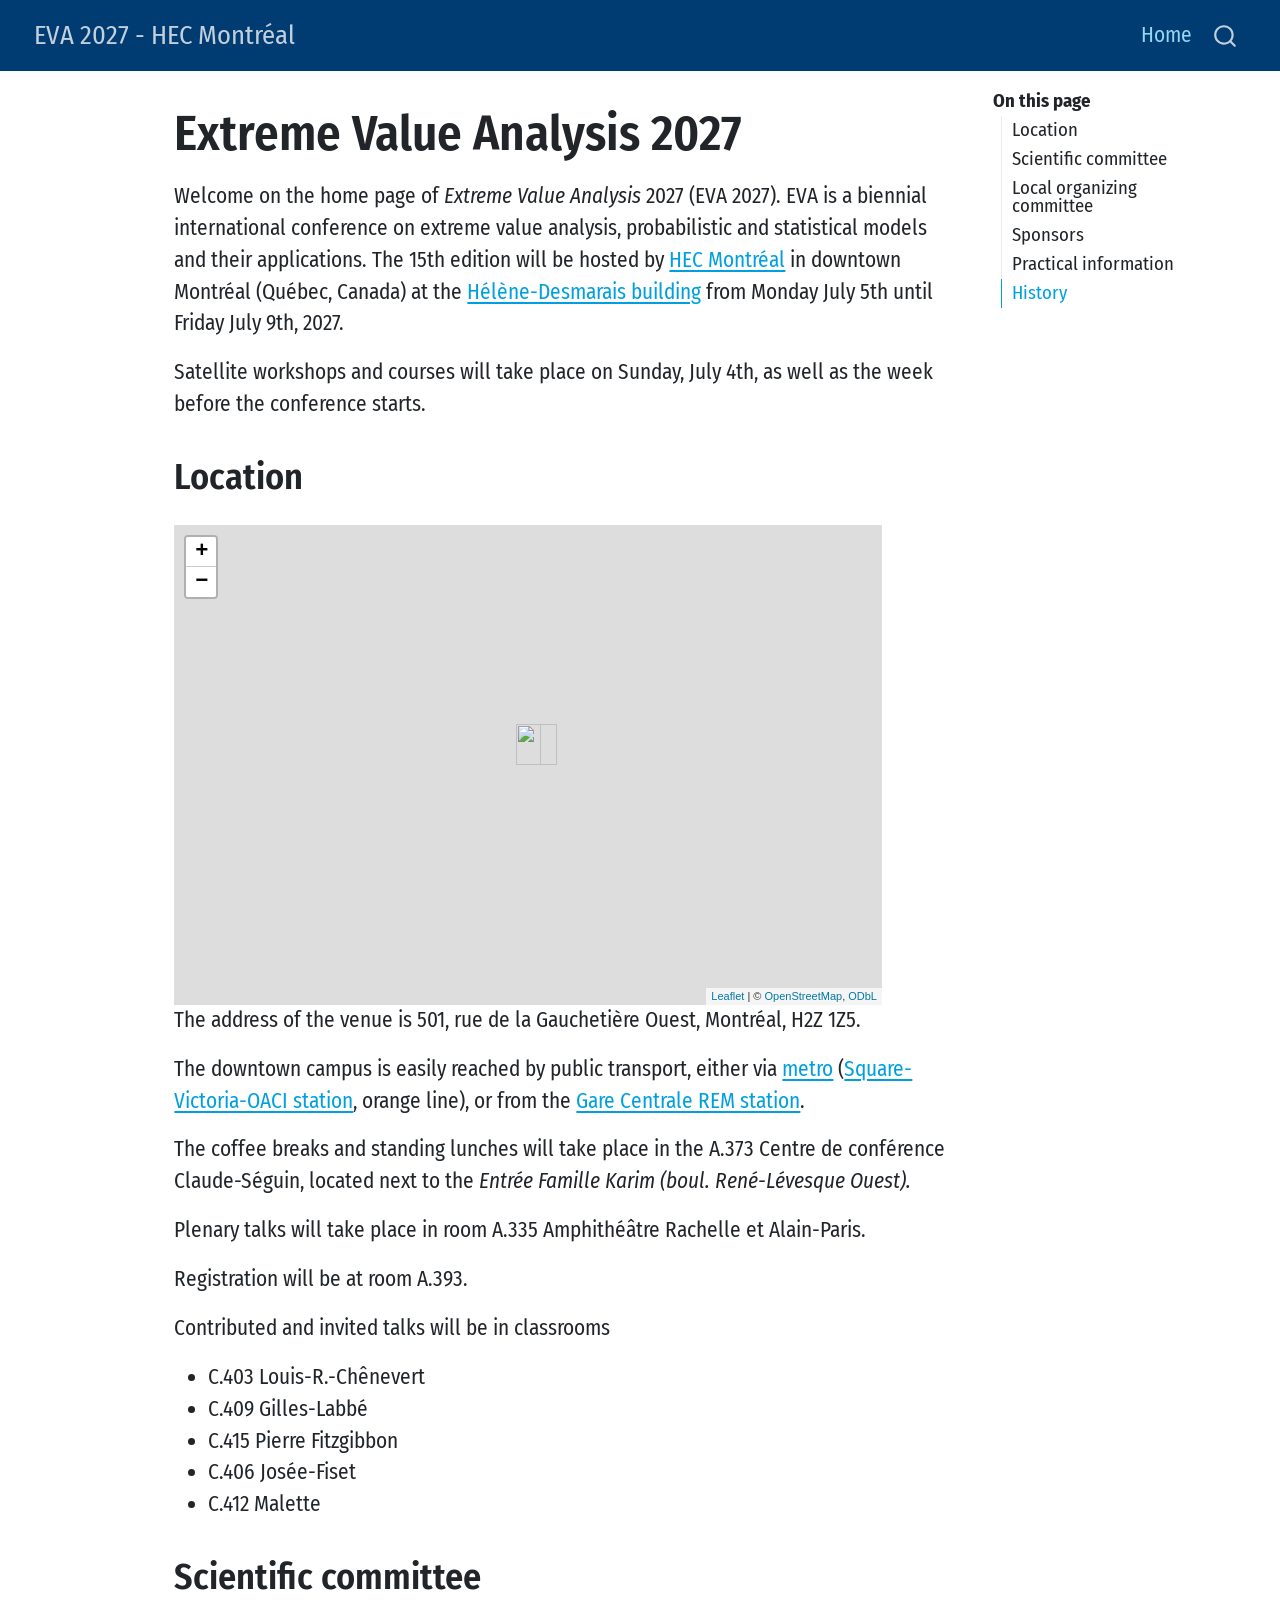
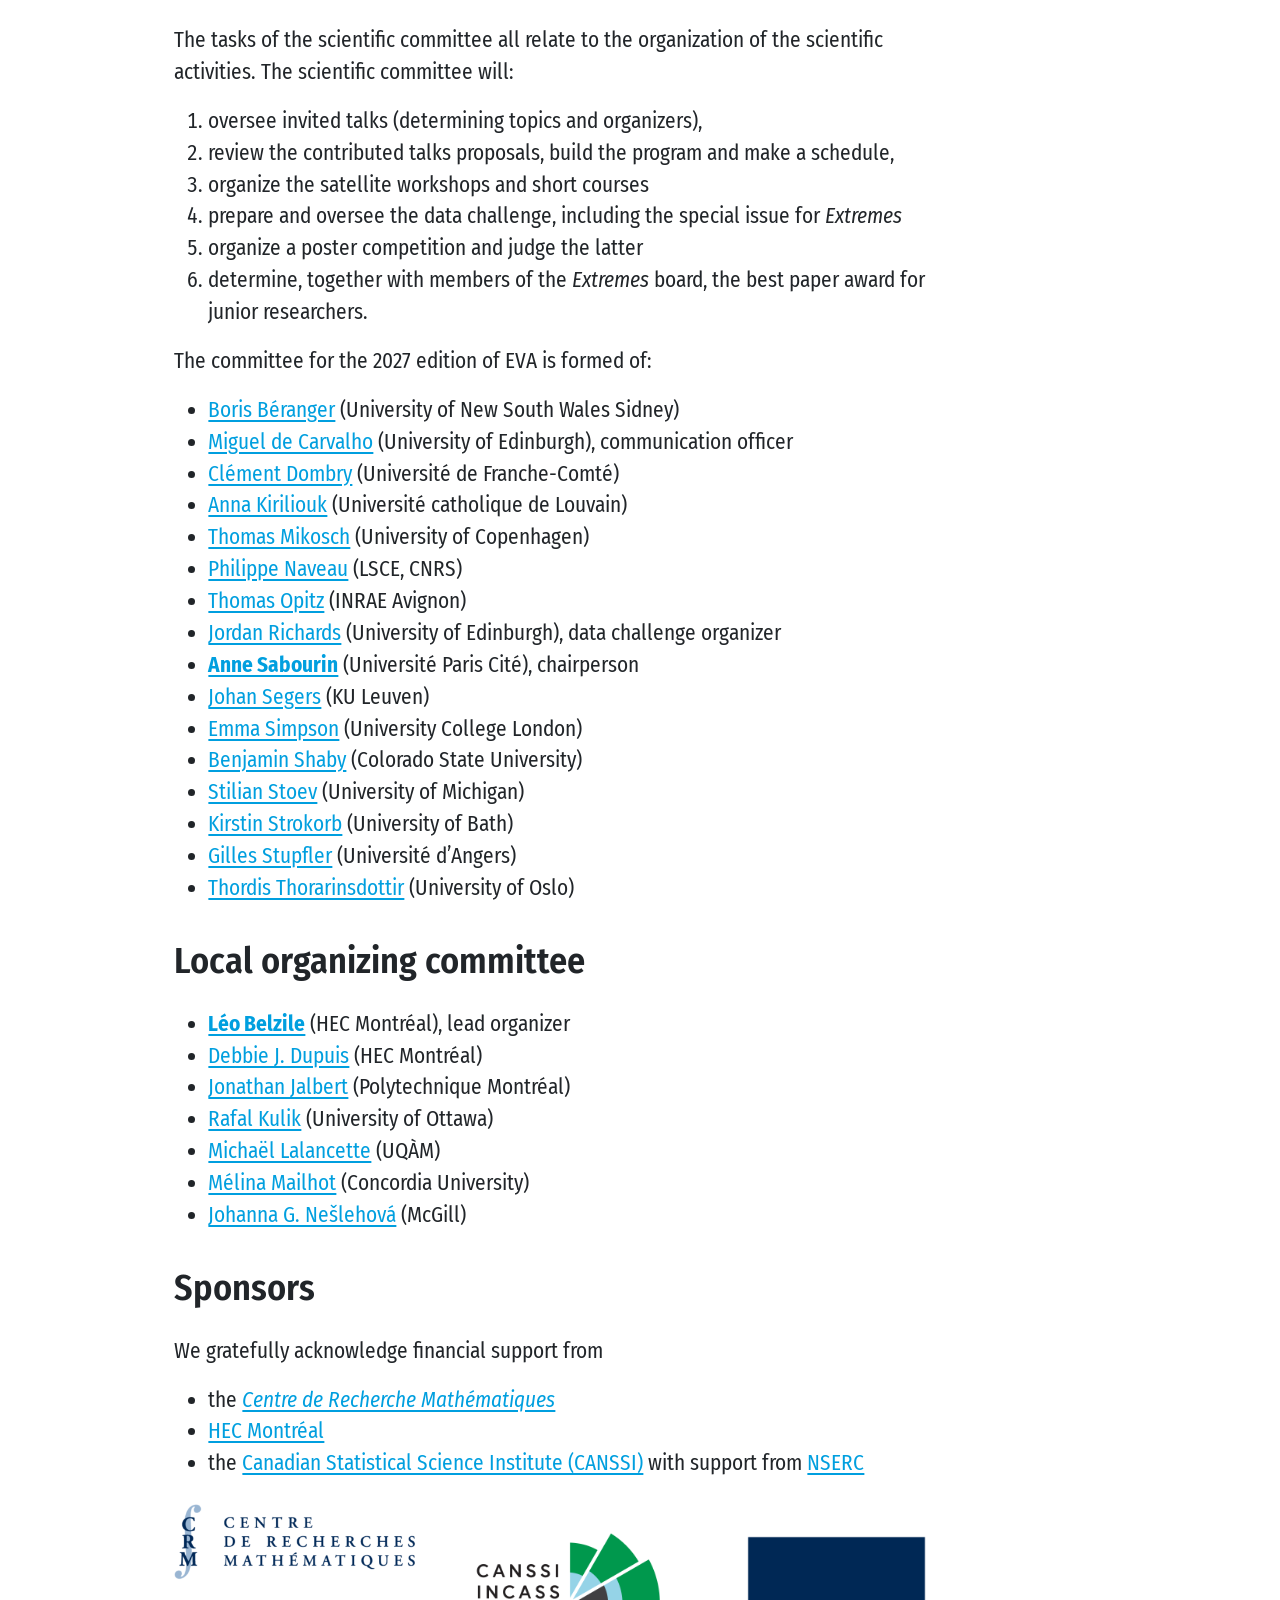
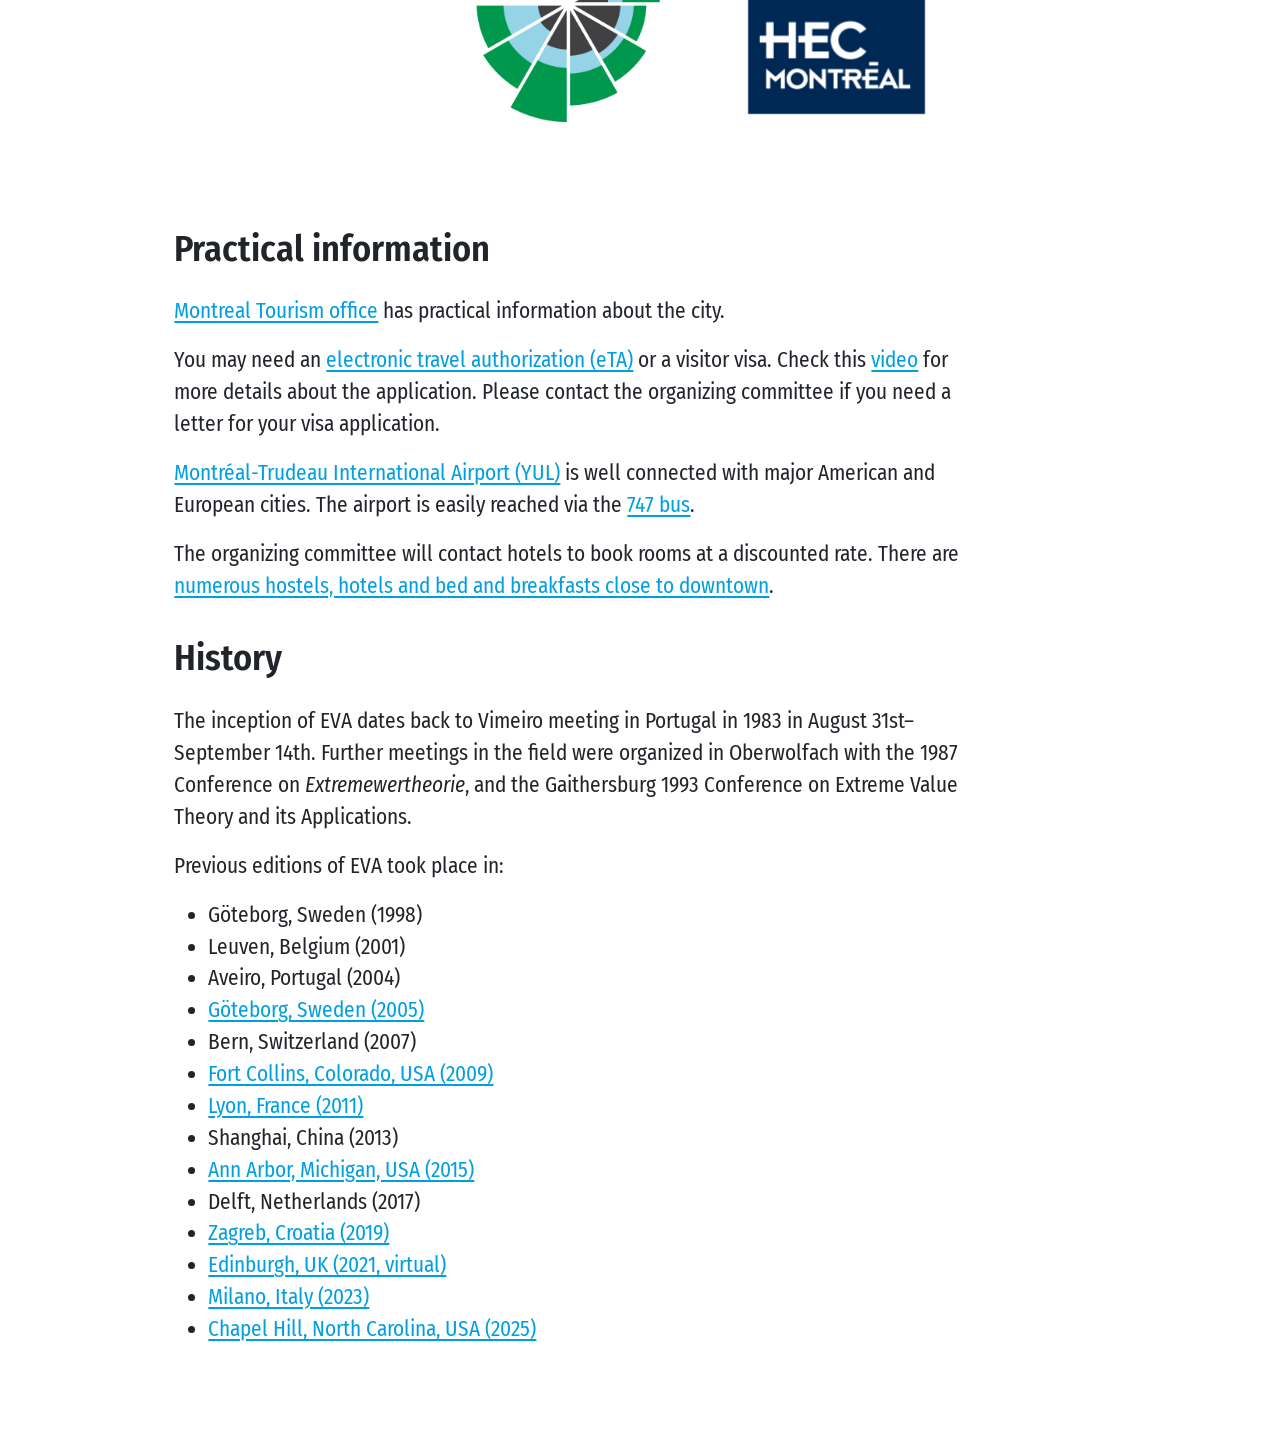
==== docs/index.html @ 528bae0e "Update local committee" ====
<!DOCTYPE html>
<html xmlns="http://www.w3.org/1999/xhtml" lang="en" xml:lang="en"><head>

<meta charset="utf-8">
<meta name="generator" content="quarto-1.9.36">

<meta name="viewport" content="width=device-width, initial-scale=1.0, user-scalable=yes">


<title>Extreme Value Analysis 2027 – EVA 2027 - HEC Montréal</title>
<style>
/* Default styles provided by pandoc.
** See https://pandoc.org/MANUAL.html#variables-for-html for config info.
*/
code{white-space: pre-wrap;}
span.smallcaps{font-variant: small-caps;}
div.columns{display: flex; gap: min(4vw, 1.5em);}
div.column{flex: auto; overflow-x: auto;}
div.hanging-indent{margin-left: 1.5em; text-indent: -1.5em;}
ul.task-list{list-style: none;}
ul.task-list li input[type="checkbox"] {
  width: 0.8em;
  margin: 0 0.8em 0.2em -1em; /* quarto-specific, see https://github.com/quarto-dev/quarto-cli/issues/4556 */ 
  vertical-align: middle;
}
</style>


<script src="site_libs/quarto-nav/quarto-nav.js"></script>
<script src="site_libs/clipboard/clipboard.min.js"></script>
<script src="site_libs/quarto-search/autocomplete.umd.js"></script>
<script src="site_libs/quarto-search/fuse.min.js"></script>
<script src="site_libs/quarto-search/quarto-search.js"></script>
<meta name="quarto:offset" content="./">
<script src="site_libs/quarto-html/quarto.js" type="module"></script>
<script src="site_libs/quarto-html/tabsets/tabsets.js" type="module"></script>
<script src="site_libs/quarto-html/popper.min.js"></script>
<script src="site_libs/quarto-html/tippy.umd.min.js"></script>
<script src="site_libs/quarto-html/anchor.min.js"></script>
<link href="site_libs/quarto-html/tippy.css" rel="stylesheet">
<link href="site_libs/quarto-html/quarto-syntax-highlighting-845c23b38eaddc0f92fda52bfe77a8c8.css" rel="stylesheet" id="quarto-text-highlighting-styles">
<script src="site_libs/bootstrap/bootstrap.min.js"></script>
<link href="site_libs/bootstrap/bootstrap-icons.css" rel="stylesheet">
<link href="site_libs/bootstrap/bootstrap-237a02f09acefddd7fabdfcdc320af91.min.css" rel="stylesheet" append-hash="true" id="quarto-bootstrap" data-mode="light">
<script id="quarto-search-options" type="application/json">{
  "location": "navbar",
  "copy-button": false,
  "collapse-after": 3,
  "panel-placement": "end",
  "type": "overlay",
  "limit": 50,
  "keyboard-shortcut": [
    "f",
    "/",
    "s"
  ],
  "show-item-context": false,
  "language": {
    "search-no-results-text": "No results",
    "search-matching-documents-text": "matching documents",
    "search-copy-link-title": "Copy link to search",
    "search-hide-matches-text": "Hide additional matches",
    "search-more-match-text": "more match in this document",
    "search-more-matches-text": "more matches in this document",
    "search-clear-button-title": "Clear",
    "search-text-placeholder": "",
    "search-detached-cancel-button-title": "Cancel",
    "search-submit-button-title": "Submit",
    "search-label": "Search"
  }
}</script>
<link href="site_libs/htmltools-fill-0.5.9/fill.css" rel="stylesheet">
<script src="site_libs/htmlwidgets-1.6.4/htmlwidgets.js"></script>
<script src="site_libs/jquery-3.6.0/jquery-3.6.0.min.js"></script>
<link href="site_libs/leaflet-1.3.1/leaflet.css" rel="stylesheet">
<script src="site_libs/leaflet-1.3.1/leaflet.js"></script>
<link href="site_libs/leafletfix-1.0.0/leafletfix.css" rel="stylesheet">
<script src="site_libs/proj4-2.6.2/proj4.min.js"></script>
<script src="site_libs/Proj4Leaflet-1.0.1/proj4leaflet.js"></script>
<link href="site_libs/rstudio_leaflet-1.3.1/rstudio_leaflet.css" rel="stylesheet">
<script src="site_libs/leaflet-binding-2.2.3/leaflet.js"></script>


</head>

<body class="nav-fixed quarto-light">

<div id="quarto-search-results"></div>
  <header id="quarto-header" class="headroom fixed-top">
    <nav class="navbar navbar-expand-lg " data-bs-theme="dark">
      <div class="navbar-container container-fluid">
      <div class="navbar-brand-container mx-auto">
    <a class="navbar-brand" href="./index.html">
    <span class="navbar-title">EVA 2027 - HEC Montréal</span>
    </a>
  </div>
            <div id="quarto-search" class="" title="Search"></div>
          <button class="navbar-toggler" type="button" data-bs-toggle="collapse" data-bs-target="#navbarCollapse" aria-controls="navbarCollapse" role="menu" aria-expanded="false" aria-label="Toggle navigation" onclick="if (window.quartoToggleHeadroom) { window.quartoToggleHeadroom(); }">
  <span class="navbar-toggler-icon"></span>
</button>
          <div class="collapse navbar-collapse" id="navbarCollapse">
            <ul class="navbar-nav navbar-nav-scroll ms-auto">
  <li class="nav-item">
    <a class="nav-link active" href="./index.html" aria-current="page"> 
<span class="menu-text">Home</span></a>
  </li>  
</ul>
          </div> <!-- /navcollapse -->
            <div class="quarto-navbar-tools">
</div>
      </div> <!-- /container-fluid -->
    </nav>
</header>
<!-- content -->
<div id="quarto-content" class="quarto-container page-columns page-rows-contents page-layout-article page-navbar">
<!-- sidebar -->
<!-- margin-sidebar -->
    <div id="quarto-margin-sidebar" class="sidebar margin-sidebar">
        <nav id="TOC" role="doc-toc" class="toc-active">
    <h2 id="toc-title">On this page</h2>
   
  <ul>
  <li><a href="#location" id="toc-location" class="nav-link active" data-scroll-target="#location">Location</a></li>
  <li><a href="#scientific-committee" id="toc-scientific-committee" class="nav-link" data-scroll-target="#scientific-committee">Scientific committee</a></li>
  <li><a href="#local-organizing-committee" id="toc-local-organizing-committee" class="nav-link" data-scroll-target="#local-organizing-committee">Local organizing committee</a></li>
  <li><a href="#sponsors" id="toc-sponsors" class="nav-link" data-scroll-target="#sponsors">Sponsors</a></li>
  <li><a href="#practical-information" id="toc-practical-information" class="nav-link" data-scroll-target="#practical-information">Practical information</a></li>
  <li><a href="#history" id="toc-history" class="nav-link" data-scroll-target="#history">History</a></li>
  </ul>
</nav>
    </div>
<!-- main -->
<main class="content" id="quarto-document-content">

<header id="title-block-header" class="quarto-title-block default">
<div class="quarto-title">
<h1 class="title">Extreme Value Analysis 2027</h1>
</div>



<div class="quarto-title-meta">

    
  
    
  </div>
  


</header>


<p>Welcome on the home page of <em>Extreme Value Analysis</em> 2027 (EVA 2027). EVA is a biennial international conference on extreme value analysis, probabilistic and statistical models and their applications. The 15th edition will be hosted by <a href="www.hec.ca">HEC Montréal</a> in downtown Montréal (Québec, Canada) at the <a href="https://www.hec.ca/en/campus/helene-desmarais/index.html">Hélène-Desmarais building</a> from Monday July 5th until Friday July 9th, 2027.</p>
<p>Satellite workshops and courses will take place on Sunday, July 4th, as well as the week before the conference starts.</p>
<section id="location" class="level2">
<h2 class="anchored" data-anchor-id="location">Location</h2>
<div class="cell">
<div class="cell-output-display">
<div class="leaflet html-widget html-fill-item" id="htmlwidget-e63e2ddad01a98eae732" style="width:90%;height:480px;"></div>
<script type="application/json" data-for="htmlwidget-e63e2ddad01a98eae732">{"x":{"options":{"crs":{"crsClass":"L.CRS.EPSG3857","code":null,"proj4def":null,"projectedBounds":null,"options":{}}},"calls":[{"method":"addTiles","args":["https://{s}.tile.openstreetmap.org/{z}/{x}/{y}.png",null,null,{"minZoom":0,"maxZoom":18,"tileSize":256,"subdomains":"abc","errorTileUrl":"","tms":false,"noWrap":false,"zoomOffset":0,"zoomReverse":false,"opacity":1,"zIndex":1,"detectRetina":false,"attribution":"&copy; <a href=\"https://openstreetmap.org/copyright/\">OpenStreetMap<\/a>,  <a href=\"https://opendatacommons.org/licenses/odbl/\">ODbL<\/a>"}]},{"method":"addMarkers","args":[45.5027154,-73.56449910000001,null,null,null,{"interactive":true,"draggable":false,"keyboard":true,"title":"","alt":"","zIndexOffset":0,"opacity":1,"riseOnHover":false,"riseOffset":250},"HEC Montréal - Hélène-Desmarais building",null,null,null,null,{"interactive":false,"permanent":false,"direction":"auto","opacity":1,"offset":[0,0],"textsize":"10px","textOnly":false,"className":"","sticky":true},null]}],"limits":{"lat":[45.5027154,45.5027154],"lng":[-73.56449910000001,-73.56449910000001]}},"evals":[],"jsHooks":[]}</script>
</div>
</div>
<p>The address of the venue is 501, rue de la Gauchetière Ouest, Montréal, H2Z 1Z5.</p>
<p>The downtown campus is easily reached by public transport, either via <a href="https://www.stm.info/en/info/networks/metro">metro</a> (<a href="https://www.stm.info/fr/infos/reseaux/metro/square-victoria-oaci">Square-Victoria-OACI station</a>, orange line), or from the <a href="https://rem.info/en/travelling/stations/gare-centrale">Gare Centrale REM station</a>.</p>
<p>The coffee breaks and standing lunches will take place in the A.373 Centre de conférence Claude-Séguin, located next to the <em>Entrée Famille Karim (boul. René-Lévesque Ouest).</em></p>
<p>Plenary talks will take place in room A.335 Amphithéâtre Rachelle et Alain-Paris.</p>
<p>Registration will be at room A.393.</p>
<p>Contributed and invited talks will be in classrooms</p>
<ul>
<li>C.403 Louis-R.-Chênevert</li>
<li>C.409 Gilles-Labbé</li>
<li>C.415 Pierre Fitzgibbon</li>
<li>C.406 Josée-Fiset</li>
<li>C.412 Malette</li>
</ul>
<!--
Please bring a copy of your presentation on a USB stick at least 15 minutes before the scheduled start of your session.

-->
</section>
<section id="scientific-committee" class="level2">
<h2 class="anchored" data-anchor-id="scientific-committee">Scientific committee</h2>
<p>The tasks of the scientific committee all relate to the organization of the scientific activities. The scientific committee will:</p>
<ol type="1">
<li>oversee invited talks (determining topics and organizers),</li>
<li>review the contributed talks proposals, build the program and make a schedule,</li>
<li>organize the satellite workshops and short courses</li>
<li>prepare and oversee the data challenge, including the special issue for <em>Extremes</em></li>
<li>organize a poster competition and judge the latter</li>
<li>determine, together with members of the <em>Extremes</em> board, the best paper award for junior researchers.</li>
</ol>
<p>The committee for the 2027 edition of EVA is formed of:</p>
<ul>
<li><a href="https://www.borisberanger.com/">Boris Béranger</a> (University of New South Wales Sidney)</li>
<li><a href="">Miguel de Carvalho</a> (University of Edinburgh), communication officer</li>
<li><a href="https://cdombry.perso.math.cnrs.fr/">Clément Dombry</a> (Université de Franche-Comté)</li>
<li><a href="https://akiriliouk.github.io/">Anna Kiriliouk</a> (Université catholique de Louvain)</li>
<li><a href="https://web.math.ku.dk/~mikosch/">Thomas Mikosch</a> (University of Copenhagen)</li>
<li><a href="https://www.lsce.ipsl.fr/en/pisp/philippe-naveau/">Philippe Naveau</a> (LSCE, CNRS)</li>
<li><a href="https://biosp.mathnum.inrae.fr/homepage-thomas-opitz">Thomas Opitz</a> (INRAE Avignon)</li>
<li><a href="https://jbrich95.github.io/">Jordan Richards</a> (University of Edinburgh), data challenge organizer</li>
<li><a href="https://helios2.mi.parisdescartes.fr/~asabouri/"><strong>Anne Sabourin</strong></a> (Université Paris Cité), chairperson</li>
<li><a href="https://perso.uclouvain.be/johan.segers/">Johan Segers</a> (KU Leuven)</li>
<li><a href="https://www.homepages.ucl.ac.uk/~ucakess/">Emma Simpson</a> (University College London)</li>
<li><a href="https://www.stat.colostate.edu/~bshaby/">Benjamin Shaby</a> (Colorado State University)</li>
<li><a href="https://sites.lsa.umich.edu/sstoev/">Stilian Stoev</a> (University of Michigan)</li>
<li><a href="https://strokorb.github.io/">Kirstin Strokorb</a> (University of Bath)</li>
<li><a href="https://math.univ-angers.fr/~stupfler/">Gilles Stupfler</a> (Université d’Angers)</li>
<li><a href="https://www.mn.uio.no/math/english/people/aca/thordist/index.html">Thordis Thorarinsdottir</a> (University of Oslo)</li>
</ul>
</section>
<section id="local-organizing-committee" class="level2">
<h2 class="anchored" data-anchor-id="local-organizing-committee">Local organizing committee</h2>
<ul>
<li><a href="https://lbelzile.bitbucket.io"><strong>Léo Belzile</strong></a> (HEC Montréal), lead organizer</li>
<li><a href="https://www.hec.ca/en/profs/debbie.dupuis.html">Debbie J. Dupuis</a> (HEC Montréal)</li>
<li><a href="https://www.polymtl.ca/expertises/jalbert-jonathan">Jonathan Jalbert</a> (Polytechnique Montréal)</li>
<li><a href="https://mysite.science.uottawa.ca/rkulik/">Rafal Kulik</a> (University of Ottawa)</li>
<li><a href="https://mic-lalancette.github.io/">Michaël Lalancette</a> (UQÀM)</li>
<li><a href="https://www.concordia.ca/faculty/melina-mailhot.html">Mélina Mailhot</a> (Concordia University)</li>
<li><a href="https://www.math.mcgill.ca/neslehova">Johanna G. Nešlehová</a> (McGill)</li>
</ul>
</section>
<section id="sponsors" class="level2">
<h2 class="anchored" data-anchor-id="sponsors">Sponsors</h2>
<p>We gratefully acknowledge financial support from</p>
<ul>
<li>the <a href="https://www.crmath.ca/"><em>Centre de Recherche Mathématiques</em></a></li>
<li><a href="https://www.hec.ca">HEC Montréal</a></li>
<li>the <a href="https://canssi.ca/">Canadian Statistical Science Institute (CANSSI)</a> with support from <a href="https://www.nserc-crsng.gc.ca/index_eng.asp">NSERC</a></li>
</ul>
<div class="cell quarto-layout-panel" data-layout-align="center" data-layout-ncol="3">
<div class="quarto-layout-row">
<div class="quarto-layout-cell" style="flex-basis: 33.3%;justify-content: center;">
<div class="quarto-figure quarto-figure-center">
<figure class="figure">
<p><img src="files/CRM_logo.png" class="img-fluid quarto-figure quarto-figure-center figure-img"></p>
</figure>
</div>
</div>
<div class="quarto-layout-cell" style="flex-basis: 33.3%;justify-content: center;">
<div class="quarto-figure quarto-figure-center">
<figure class="figure">
<p><img src="files/CANSSI_logo.png" class="img-fluid quarto-figure quarto-figure-center figure-img"></p>
</figure>
</div>
</div>
<div class="quarto-layout-cell" style="flex-basis: 33.3%;justify-content: center;">
<div class="quarto-figure quarto-figure-center">
<figure class="figure">
<p><img src="files/HEC_logo.png" class="img-fluid quarto-figure quarto-figure-center figure-img"></p>
</figure>
</div>
</div>
</div>
</div>
</section>
<section id="practical-information" class="level2">
<h2 class="anchored" data-anchor-id="practical-information">Practical information</h2>
<p><a href="https://www.mtl.org/en/what-to-do/business-events">Montreal Tourism office</a> has practical information about the city.</p>
<p>You may need an <a href="https://www.canada.ca/en/immigration-refugees-citizenship/services/visit-canada/eta.html">electronic travel authorization (eTA)</a> or a visitor visa. Check this <a href="https://youtu.be/aYz9de2Qd_U?list=TLGGbdshJm7bkEQwODA3MjAyNQ">video</a> for more details about the application. Please contact the organizing committee if you need a letter for your visa application.</p>
<p><a href="https://www.admtl.com/en-CA/">Montréal-Trudeau International Airport (YUL)</a> is well connected with major American and European cities. The airport is easily reached via the <a href="https://www.stm.info/en/info/networks/bus-network-and-schedules-enlightened/747-yul-montreal-trudeau-airport-downtown">747 bus</a>.</p>
<p>The organizing committee will contact hotels to book rooms at a discounted rate. There are <a href="https://www.mtl.org/en/Accommodations?prod_en_random%5BrefinementList%5D%5B_filter_product_neighbourhoods%5D%5B0%5D=Downtown&amp;prod_en_random%5BrefinementList%5D%5B_filter_product_neighbourhoods%5D%5B1%5D=Les%20Quartiers%20du%20Canal&amp;prod_en_random%5BrefinementList%5D%5B_filter_product_neighbourhoods%5D%5B2%5D=Mount%20Royal%2C%20Outremont%20and%20Westmount&amp;prod_en_random%5BrefinementList%5D%5B_filter_product_neighbourhoods%5D%5B3%5D=Old%20Montr%C3%A9al%20and%20Old%20Port">numerous hostels, hotels and bed and breakfasts close to downtown</a>.</p>
</section>
<section id="history" class="level2">
<h2 class="anchored" data-anchor-id="history">History</h2>
<p>The inception of EVA dates back to Vimeiro meeting in Portugal in 1983 in August 31st–September 14th. Further meetings in the field were organized in Oberwolfach with the 1987 Conference on <em>Extremewertheorie</em>, and the Gaithersburg 1993 Conference on Extreme Value Theory and its Applications.</p>
<p>Previous editions of EVA took place in:</p>
<ul>
<li>Göteborg, Sweden (1998)</li>
<li>Leuven, Belgium (2001)</li>
<li>Aveiro, Portugal (2004)</li>
<li><a href="http://www.math.ku.dk/~mikosch/maphysto_extremes_2005/extremes.html">Göteborg, Sweden (2005)</a></li>
<li>Bern, Switzerland (2007)</li>
<li><a href="http://www.stat.colostate.edu/graybillconference2009/">Fort Collins, Colorado, USA (2009)</a></li>
<li><a href="http://eva2011.univ-lyon1.fr/">Lyon, France (2011)</a></li>
<li>Shanghai, China (2013)</li>
<li><a href="https://sites.lsa.umich.edu/eva2015/">Ann Arbor, Michigan, USA (2015)</a></li>
<li>Delft, Netherlands (2017)</li>
<li><a href="https://web.math.pmf.unizg.hr/eva2019/">Zagreb, Croatia (2019)</a></li>
<li><a href="https://www.maths.ed.ac.uk/school-of-mathematics/events/past-events/eva-2021">Edinburgh, UK (2021, virtual)</a></li>
<li><a href="https://dec.unibocconi.eu/research/extreme-value-analysis-eva-2023">Milano, Italy (2023)</a></li>
<li><a href="https://eva2025.unc.edu/">Chapel Hill, North Carolina, USA (2025)</a></li>
</ul>


</section>

</main> <!-- /main -->
<script id="quarto-html-after-body" type="application/javascript">
  window.document.addEventListener("DOMContentLoaded", function (event) {
    const icon = "";
    const anchorJS = new window.AnchorJS();
    anchorJS.options = {
      placement: 'right',
      icon: icon
    };
    anchorJS.add('.anchored');
    const isCodeAnnotation = (el) => {
      for (const clz of el.classList) {
        if (clz.startsWith('code-annotation-')) {                     
          return true;
        }
      }
      return false;
    }
    const onCopySuccess = function(e) {
      // button target
      const button = e.trigger;
      // don't keep focus
      button.blur();
      // flash "checked"
      button.classList.add('code-copy-button-checked');
      var currentTitle = button.getAttribute("title");
      button.setAttribute("title", "Copied!");
      let tooltip;
      if (window.bootstrap) {
        button.setAttribute("data-bs-toggle", "tooltip");
        button.setAttribute("data-bs-placement", "left");
        button.setAttribute("data-bs-title", "Copied!");
        tooltip = new bootstrap.Tooltip(button, 
          { trigger: "manual", 
            customClass: "code-copy-button-tooltip",
            offset: [0, -8]});
        tooltip.show();    
      }
      setTimeout(function() {
        if (tooltip) {
          tooltip.hide();
          button.removeAttribute("data-bs-title");
          button.removeAttribute("data-bs-toggle");
          button.removeAttribute("data-bs-placement");
        }
        button.setAttribute("title", currentTitle);
        button.classList.remove('code-copy-button-checked');
      }, 1000);
      // clear code selection
      e.clearSelection();
    }
    const getTextToCopy = function(trigger) {
      const outerScaffold = trigger.parentElement.cloneNode(true);
      const codeEl = outerScaffold.querySelector('code');
      for (const childEl of codeEl.children) {
        if (isCodeAnnotation(childEl)) {
          childEl.remove();
        }
      }
      return codeEl.innerText;
    }
    const clipboard = new window.ClipboardJS('.code-copy-button:not([data-in-quarto-modal])', {
      text: getTextToCopy
    });
    clipboard.on('success', onCopySuccess);
    if (window.document.getElementById('quarto-embedded-source-code-modal')) {
      const clipboardModal = new window.ClipboardJS('.code-copy-button[data-in-quarto-modal]', {
        text: getTextToCopy,
        container: window.document.getElementById('quarto-embedded-source-code-modal')
      });
      clipboardModal.on('success', onCopySuccess);
    }
      var localhostRegex = new RegExp(/^(?:http|https):\/\/localhost\:?[0-9]*\//);
      var mailtoRegex = new RegExp(/^mailto:/);
        var filterRegex = new RegExp("https:\/\/eva2027\.github\.io");
      var isInternal = (href) => {
          return filterRegex.test(href) || localhostRegex.test(href) || mailtoRegex.test(href);
      }
      // Inspect non-navigation links and adorn them if external
     var links = window.document.querySelectorAll('a[href]:not(.nav-link):not(.navbar-brand):not(.toc-action):not(.sidebar-link):not(.sidebar-item-toggle):not(.pagination-link):not(.no-external):not([aria-hidden]):not(.dropdown-item):not(.quarto-navigation-tool):not(.about-link)');
      for (var i=0; i<links.length; i++) {
        const link = links[i];
        if (!isInternal(link.href)) {
          // undo the damage that might have been done by quarto-nav.js in the case of
          // links that we want to consider external
          if (link.dataset.originalHref !== undefined) {
            link.href = link.dataset.originalHref;
          }
        }
      }
    function tippyHover(el, contentFn, onTriggerFn, onUntriggerFn) {
      const config = {
        allowHTML: true,
        maxWidth: 500,
        delay: 100,
        arrow: false,
        appendTo: function(el) {
            return el.parentElement;
        },
        interactive: true,
        interactiveBorder: 10,
        theme: 'quarto',
        placement: 'bottom-start',
      };
      if (contentFn) {
        config.content = contentFn;
      }
      if (onTriggerFn) {
        config.onTrigger = onTriggerFn;
      }
      if (onUntriggerFn) {
        config.onUntrigger = onUntriggerFn;
      }
      window.tippy(el, config); 
    }
    const noterefs = window.document.querySelectorAll('a[role="doc-noteref"]');
    for (var i=0; i<noterefs.length; i++) {
      const ref = noterefs[i];
      tippyHover(ref, function() {
        // use id or data attribute instead here
        let href = ref.getAttribute('data-footnote-href') || ref.getAttribute('href');
        try { href = new URL(href).hash; } catch {}
        const id = href.replace(/^#\/?/, "");
        const note = window.document.getElementById(id);
        if (note) {
          return note.innerHTML;
        } else {
          return "";
        }
      });
    }
    const xrefs = window.document.querySelectorAll('a.quarto-xref');
    const processXRef = (id, note) => {
      // Strip column container classes
      const stripColumnClz = (el) => {
        el.classList.remove("page-full", "page-columns");
        if (el.children) {
          for (const child of el.children) {
            stripColumnClz(child);
          }
        }
      }
      stripColumnClz(note)
      if (id === null || id.startsWith('sec-')) {
        // Special case sections, only their first couple elements
        const container = document.createElement("div");
        if (note.children && note.children.length > 2) {
          container.appendChild(note.children[0].cloneNode(true));
          for (let i = 1; i < note.children.length; i++) {
            const child = note.children[i];
            if (child.tagName === "P" && child.innerText === "") {
              continue;
            } else {
              container.appendChild(child.cloneNode(true));
              break;
            }
          }
          if (window.Quarto?.typesetMath) {
            window.Quarto.typesetMath(container);
          }
          return container.innerHTML
        } else {
          if (window.Quarto?.typesetMath) {
            window.Quarto.typesetMath(note);
          }
          return note.innerHTML;
        }
      } else {
        // Remove any anchor links if they are present
        const anchorLink = note.querySelector('a.anchorjs-link');
        if (anchorLink) {
          anchorLink.remove();
        }
        if (window.Quarto?.typesetMath) {
          window.Quarto.typesetMath(note);
        }
        if (note.classList.contains("callout")) {
          return note.outerHTML;
        } else {
          return note.innerHTML;
        }
      }
    }
    for (var i=0; i<xrefs.length; i++) {
      const xref = xrefs[i];
      tippyHover(xref, undefined, function(instance) {
        instance.disable();
        let url = xref.getAttribute('href');
        let hash = undefined; 
        if (url.startsWith('#')) {
          hash = url;
        } else {
          try { hash = new URL(url).hash; } catch {}
        }
        if (hash) {
          const id = hash.replace(/^#\/?/, "");
          const note = window.document.getElementById(id);
          if (note !== null) {
            try {
              const html = processXRef(id, note.cloneNode(true));
              instance.setContent(html);
            } finally {
              instance.enable();
              instance.show();
            }
          } else {
            // See if we can fetch this
            fetch(url.split('#')[0])
            .then(res => res.text())
            .then(html => {
              const parser = new DOMParser();
              const htmlDoc = parser.parseFromString(html, "text/html");
              const note = htmlDoc.getElementById(id);
              if (note !== null) {
                const html = processXRef(id, note);
                instance.setContent(html);
              } 
            }).finally(() => {
              instance.enable();
              instance.show();
            });
          }
        } else {
          // See if we can fetch a full url (with no hash to target)
          // This is a special case and we should probably do some content thinning / targeting
          fetch(url)
          .then(res => res.text())
          .then(html => {
            const parser = new DOMParser();
            const htmlDoc = parser.parseFromString(html, "text/html");
            const note = htmlDoc.querySelector('main.content');
            if (note !== null) {
              // This should only happen for chapter cross references
              // (since there is no id in the URL)
              // remove the first header
              if (note.children.length > 0 && note.children[0].tagName === "HEADER") {
                note.children[0].remove();
              }
              const html = processXRef(null, note);
              instance.setContent(html);
            } 
          }).finally(() => {
            instance.enable();
            instance.show();
          });
        }
      }, function(instance) {
      });
    }
        let selectedAnnoteEl;
        const selectorForAnnotation = ( cell, annotation) => {
          let cellAttr = 'data-code-cell="' + cell + '"';
          let lineAttr = 'data-code-annotation="' +  annotation + '"';
          const selector = 'span[' + cellAttr + '][' + lineAttr + ']';
          return selector;
        }
        const selectCodeLines = (annoteEl) => {
          const doc = window.document;
          const targetCell = annoteEl.getAttribute("data-target-cell");
          const targetAnnotation = annoteEl.getAttribute("data-target-annotation");
          const annoteSpan = window.document.querySelector(selectorForAnnotation(targetCell, targetAnnotation));
          const lines = annoteSpan.getAttribute("data-code-lines").split(",");
          const lineIds = lines.map((line) => {
            return targetCell + "-" + line;
          })
          let top = null;
          let height = null;
          let parent = null;
          if (lineIds.length > 0) {
              //compute the position of the single el (top and bottom and make a div)
              const el = window.document.getElementById(lineIds[0]);
              top = el.offsetTop;
              height = el.offsetHeight;
              parent = el.parentElement.parentElement;
            if (lineIds.length > 1) {
              const lastEl = window.document.getElementById(lineIds[lineIds.length - 1]);
              const bottom = lastEl.offsetTop + lastEl.offsetHeight;
              height = bottom - top;
            }
            if (top !== null && height !== null && parent !== null) {
              // cook up a div (if necessary) and position it 
              let div = window.document.getElementById("code-annotation-line-highlight");
              if (div === null) {
                div = window.document.createElement("div");
                div.setAttribute("id", "code-annotation-line-highlight");
                div.style.position = 'absolute';
                parent.appendChild(div);
              }
              div.style.top = top - 2 + "px";
              div.style.height = height + 4 + "px";
              div.style.left = 0;
              let gutterDiv = window.document.getElementById("code-annotation-line-highlight-gutter");
              if (gutterDiv === null) {
                gutterDiv = window.document.createElement("div");
                gutterDiv.setAttribute("id", "code-annotation-line-highlight-gutter");
                gutterDiv.style.position = 'absolute';
                const codeCell = window.document.getElementById(targetCell);
                const gutter = codeCell.querySelector('.code-annotation-gutter');
                gutter.appendChild(gutterDiv);
              }
              gutterDiv.style.top = top - 2 + "px";
              gutterDiv.style.height = height + 4 + "px";
            }
            selectedAnnoteEl = annoteEl;
          }
        };
        const unselectCodeLines = () => {
          const elementsIds = ["code-annotation-line-highlight", "code-annotation-line-highlight-gutter"];
          elementsIds.forEach((elId) => {
            const div = window.document.getElementById(elId);
            if (div) {
              div.remove();
            }
          });
          selectedAnnoteEl = undefined;
        };
          // Handle positioning of the toggle
      window.addEventListener(
        "resize",
        throttle(() => {
          elRect = undefined;
          if (selectedAnnoteEl) {
            selectCodeLines(selectedAnnoteEl);
          }
        }, 10)
      );
      function throttle(fn, ms) {
      let throttle = false;
      let timer;
        return (...args) => {
          if(!throttle) { // first call gets through
              fn.apply(this, args);
              throttle = true;
          } else { // all the others get throttled
              if(timer) clearTimeout(timer); // cancel #2
              timer = setTimeout(() => {
                fn.apply(this, args);
                timer = throttle = false;
              }, ms);
          }
        };
      }
        // Attach click handler to the DT
        const annoteDls = window.document.querySelectorAll('dt[data-target-cell]');
        for (const annoteDlNode of annoteDls) {
          annoteDlNode.addEventListener('click', (event) => {
            const clickedEl = event.target;
            if (clickedEl !== selectedAnnoteEl) {
              unselectCodeLines();
              const activeEl = window.document.querySelector('dt[data-target-cell].code-annotation-active');
              if (activeEl) {
                activeEl.classList.remove('code-annotation-active');
              }
              selectCodeLines(clickedEl);
              clickedEl.classList.add('code-annotation-active');
            } else {
              // Unselect the line
              unselectCodeLines();
              clickedEl.classList.remove('code-annotation-active');
            }
          });
        }
    const findCites = (el) => {
      const parentEl = el.parentElement;
      if (parentEl) {
        const cites = parentEl.dataset.cites;
        if (cites) {
          return {
            el,
            cites: cites.split(' ')
          };
        } else {
          return findCites(el.parentElement)
        }
      } else {
        return undefined;
      }
    };
    var bibliorefs = window.document.querySelectorAll('a[role="doc-biblioref"]');
    for (var i=0; i<bibliorefs.length; i++) {
      const ref = bibliorefs[i];
      const citeInfo = findCites(ref);
      if (citeInfo) {
        tippyHover(citeInfo.el, function() {
          var popup = window.document.createElement('div');
          citeInfo.cites.forEach(function(cite) {
            var citeDiv = window.document.createElement('div');
            citeDiv.classList.add('hanging-indent');
            citeDiv.classList.add('csl-entry');
            var biblioDiv = window.document.getElementById('ref-' + cite);
            if (biblioDiv) {
              citeDiv.innerHTML = biblioDiv.innerHTML;
            }
            popup.appendChild(citeDiv);
          });
          return popup.innerHTML;
        });
      }
    }
  });
  </script>
</div> <!-- /content -->




</body></html>
---- docs/site_libs/quarto-html/tippy.css ----
.tippy-box[data-animation=fade][data-state=hidden]{opacity:0}[data-tippy-root]{max-width:calc(100vw - 10px)}.tippy-box{position:relative;background-color:#333;color:#fff;border-radius:4px;font-size:14px;line-height:1.4;white-space:normal;outline:0;transition-property:transform,visibility,opacity}.tippy-box[data-placement^=top]>.tippy-arrow{bottom:0}.tippy-box[data-placement^=top]>.tippy-arrow:before{bottom:-7px;left:0;border-width:8px 8px 0;border-top-color:initial;transform-origin:center top}.tippy-box[data-placement^=bottom]>.tippy-arrow{top:0}.tippy-box[data-placement^=bottom]>.tippy-arrow:before{top:-7px;left:0;border-width:0 8px 8px;border-bottom-color:initial;transform-origin:center bottom}.tippy-box[data-placement^=left]>.tippy-arrow{right:0}.tippy-box[data-placement^=left]>.tippy-arrow:before{border-width:8px 0 8px 8px;border-left-color:initial;right:-7px;transform-origin:center left}.tippy-box[data-placement^=right]>.tippy-arrow{left:0}.tippy-box[data-placement^=right]>.tippy-arrow:before{left:-7px;border-width:8px 8px 8px 0;border-right-color:initial;transform-origin:center right}.tippy-box[data-inertia][data-state=visible]{transition-timing-function:cubic-bezier(.54,1.5,.38,1.11)}.tippy-arrow{width:16px;height:16px;color:#333}.tippy-arrow:before{content:"";position:absolute;border-color:transparent;border-style:solid}.tippy-content{position:relative;padding:5px 9px;z-index:1}
---- docs/site_libs/quarto-html/quarto-syntax-highlighting-845c23b38eaddc0f92fda52bfe77a8c8.css ----
/* quarto syntax highlight colors */
:root {
  --quarto-hl-ot-color: #003B4F;
  --quarto-hl-at-color: #657422;
  --quarto-hl-ss-color: #20794D;
  --quarto-hl-an-color: #5E5E5E;
  --quarto-hl-fu-color: #4758AB;
  --quarto-hl-st-color: #20794D;
  --quarto-hl-cf-color: #003B4F;
  --quarto-hl-op-color: #5E5E5E;
  --quarto-hl-er-color: #AD0000;
  --quarto-hl-bn-color: #AD0000;
  --quarto-hl-al-color: #AD0000;
  --quarto-hl-va-color: #111111;
  --quarto-hl-bu-color: inherit;
  --quarto-hl-ex-color: inherit;
  --quarto-hl-pp-color: #AD0000;
  --quarto-hl-in-color: #5E5E5E;
  --quarto-hl-vs-color: #20794D;
  --quarto-hl-wa-color: #5E5E5E;
  --quarto-hl-do-color: #5E5E5E;
  --quarto-hl-im-color: #00769E;
  --quarto-hl-ch-color: #20794D;
  --quarto-hl-dt-color: #AD0000;
  --quarto-hl-fl-color: #AD0000;
  --quarto-hl-co-color: #5E5E5E;
  --quarto-hl-cv-color: #5E5E5E;
  --quarto-hl-cn-color: #8f5902;
  --quarto-hl-sc-color: #5E5E5E;
  --quarto-hl-dv-color: #AD0000;
  --quarto-hl-kw-color: #003B4F;
}

/* other quarto variables */
:root {
  --quarto-font-monospace: SFMono-Regular, Menlo, Monaco, Consolas, "Liberation Mono", "Courier New", monospace;
}

/* syntax highlight based on Pandoc's rules */
pre > code.sourceCode > span {
  color: #003B4F;
}

code.sourceCode > span {
  color: #003B4F;
}

div.sourceCode,
div.sourceCode pre.sourceCode {
  color: #003B4F;
}

/* Normal */
code span {
  color: #003B4F;
}

/* Alert */
code span.al {
  color: #AD0000;
  font-style: inherit;
}

/* Annotation */
code span.an {
  color: #5E5E5E;
  font-style: inherit;
}

/* Attribute */
code span.at {
  color: #657422;
  font-style: inherit;
}

/* BaseN */
code span.bn {
  color: #AD0000;
  font-style: inherit;
}

/* BuiltIn */
code span.bu {
  font-style: inherit;
}

/* ControlFlow */
code span.cf {
  color: #003B4F;
  font-weight: bold;
  font-style: inherit;
}

/* Char */
code span.ch {
  color: #20794D;
  font-style: inherit;
}

/* Constant */
code span.cn {
  color: #8f5902;
  font-style: inherit;
}

/* Comment */
code span.co {
  color: #5E5E5E;
  font-style: inherit;
}

/* CommentVar */
code span.cv {
  color: #5E5E5E;
  font-style: italic;
}

/* Documentation */
code span.do {
  color: #5E5E5E;
  font-style: italic;
}

/* DataType */
code span.dt {
  color: #AD0000;
  font-style: inherit;
}

/* DecVal */
code span.dv {
  color: #AD0000;
  font-style: inherit;
}

/* Error */
code span.er {
  color: #AD0000;
  font-style: inherit;
}

/* Extension */
code span.ex {
  font-style: inherit;
}

/* Float */
code span.fl {
  color: #AD0000;
  font-style: inherit;
}

/* Function */
code span.fu {
  color: #4758AB;
  font-style: inherit;
}

/* Import */
code span.im {
  color: #00769E;
  font-style: inherit;
}

/* Information */
code span.in {
  color: #5E5E5E;
  font-style: inherit;
}

/* Keyword */
code span.kw {
  color: #003B4F;
  font-weight: bold;
  font-style: inherit;
}

/* Operator */
code span.op {
  color: #5E5E5E;
  font-style: inherit;
}

/* Other */
code span.ot {
  color: #003B4F;
  font-style: inherit;
}

/* Preprocessor */
code span.pp {
  color: #AD0000;
  font-style: inherit;
}

/* SpecialChar */
code span.sc {
  color: #5E5E5E;
  font-style: inherit;
}

/* SpecialString */
code span.ss {
  color: #20794D;
  font-style: inherit;
}

/* String */
code span.st {
  color: #20794D;
  font-style: inherit;
}

/* Variable */
code span.va {
  color: #111111;
  font-style: inherit;
}

/* VerbatimString */
code span.vs {
  color: #20794D;
  font-style: inherit;
}

/* Warning */
code span.wa {
  color: #5E5E5E;
  font-style: italic;
}

.prevent-inlining {
  content: "</";
}

/*# sourceMappingURL=ac89f0bb514bba72461919f78549e31c.css.map */
---- docs/site_libs/htmltools-fill-0.5.9/fill.css ----
@layer htmltools {
  .html-fill-container {
    display: flex;
    flex-direction: column;
    /* Prevent the container from expanding vertically or horizontally beyond its
    parent's constraints. */
    min-height: 0;
    min-width: 0;
  }
  .html-fill-container > .html-fill-item {
    /* Fill items can grow and shrink freely within
    available vertical space in fillable container */
    flex: 1 1 auto;
    min-height: 0;
    min-width: 0;
  }
  .html-fill-container > :not(.html-fill-item) {
    /* Prevent shrinking or growing of non-fill items */
    flex: 0 0 auto;
  }
}
---- docs/site_libs/leafletfix-1.0.0/leafletfix.css ----
/* Work around CSS properties introduced on img by bootstrap */
img.leaflet-tile {
  padding: 0;
  margin: 0;
  border-radius: 0;
  border: none;
}
.leaflet .info {
  padding: 6px 8px;
  font: 14px/16px Arial, Helvetica, sans-serif;
  background: white;
  background: rgba(255,255,255,0.8);
  box-shadow: 0 0 15px rgba(0,0,0,0.2);
  border-radius: 5px;
}
.leaflet .legend {
  line-height: 18px;
  color: #555;
}
.leaflet .legend svg text {
  fill: #555;
}
.leaflet .legend svg line {
  stroke: #555;
}
.leaflet .legend i {
  width: 18px;
  height: 18px;
  margin-right: 4px;
  opacity: 0.7;
  display: inline-block;
  vertical-align: top;
  /*For IE 7*/
  zoom: 1;
  *display: inline;
}
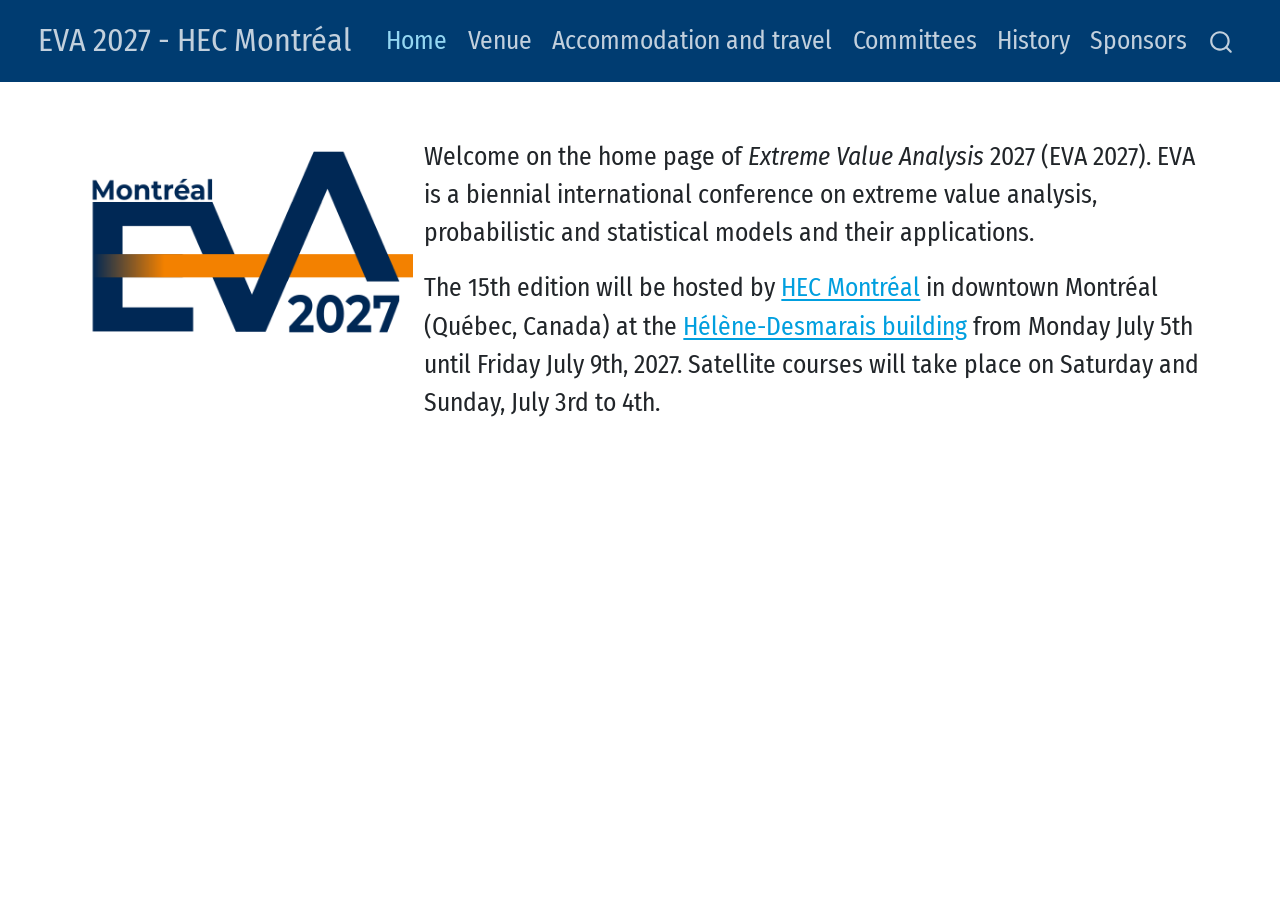
==== commit 8a1bfe9d: "Update page content" ====
--- a/docs/index.html
+++ b/docs/index.html
@@ -41,7 +41,7 @@
 <link href="site_libs/quarto-html/quarto-syntax-highlighting-845c23b38eaddc0f92fda52bfe77a8c8.css" rel="stylesheet" id="quarto-text-highlighting-styles">
 <script src="site_libs/bootstrap/bootstrap.min.js"></script>
 <link href="site_libs/bootstrap/bootstrap-icons.css" rel="stylesheet">
-<link href="site_libs/bootstrap/bootstrap-237a02f09acefddd7fabdfcdc320af91.min.css" rel="stylesheet" append-hash="true" id="quarto-bootstrap" data-mode="light">
+<link href="site_libs/bootstrap/bootstrap-d52ed6822e2644e53fc31cae67f5d0ef.min.css" rel="stylesheet" append-hash="true" id="quarto-bootstrap" data-mode="light">
 <script id="quarto-search-options" type="application/json">{
   "location": "navbar",
   "copy-button": false,
@@ -69,16 +69,6 @@
     "search-label": "Search"
   }
 }</script>
-<link href="site_libs/htmltools-fill-0.5.9/fill.css" rel="stylesheet">
-<script src="site_libs/htmlwidgets-1.6.4/htmlwidgets.js"></script>
-<script src="site_libs/jquery-3.6.0/jquery-3.6.0.min.js"></script>
-<link href="site_libs/leaflet-1.3.1/leaflet.css" rel="stylesheet">
-<script src="site_libs/leaflet-1.3.1/leaflet.js"></script>
-<link href="site_libs/leafletfix-1.0.0/leafletfix.css" rel="stylesheet">
-<script src="site_libs/proj4-2.6.2/proj4.min.js"></script>
-<script src="site_libs/Proj4Leaflet-1.0.1/proj4leaflet.js"></script>
-<link href="site_libs/rstudio_leaflet-1.3.1/rstudio_leaflet.css" rel="stylesheet">
-<script src="site_libs/leaflet-binding-2.2.3/leaflet.js"></script>
 
 
 </head>
@@ -104,6 +94,26 @@
     <a class="nav-link active" href="./index.html" aria-current="page"> 
 <span class="menu-text">Home</span></a>
   </li>  
+  <li class="nav-item">
+    <a class="nav-link" href="./venue.html"> 
+<span class="menu-text">Venue</span></a>
+  </li>  
+  <li class="nav-item">
+    <a class="nav-link" href="./accommodation.html"> 
+<span class="menu-text">Accommodation and travel</span></a>
+  </li>  
+  <li class="nav-item">
+    <a class="nav-link" href="./committees.html"> 
+<span class="menu-text">Committees</span></a>
+  </li>  
+  <li class="nav-item">
+    <a class="nav-link" href="./history.html"> 
+<span class="menu-text">History</span></a>
+  </li>  
+  <li class="nav-item">
+    <a class="nav-link" href="./sponsors.html"> 
+<span class="menu-text">Sponsors</span></a>
+  </li>  
 </ul>
           </div> <!-- /navcollapse -->
             <div class="quarto-navbar-tools">
@@ -112,180 +122,36 @@
     </nav>
 </header>
 <!-- content -->
-<div id="quarto-content" class="quarto-container page-columns page-rows-contents page-layout-article page-navbar">
+<div id="quarto-content" class="quarto-container page-columns page-rows-contents page-layout-full page-navbar">
 <!-- sidebar -->
 <!-- margin-sidebar -->
-    <div id="quarto-margin-sidebar" class="sidebar margin-sidebar">
-        <nav id="TOC" role="doc-toc" class="toc-active">
-    <h2 id="toc-title">On this page</h2>
-   
-  <ul>
-  <li><a href="#location" id="toc-location" class="nav-link active" data-scroll-target="#location">Location</a></li>
-  <li><a href="#scientific-committee" id="toc-scientific-committee" class="nav-link" data-scroll-target="#scientific-committee">Scientific committee</a></li>
-  <li><a href="#local-organizing-committee" id="toc-local-organizing-committee" class="nav-link" data-scroll-target="#local-organizing-committee">Local organizing committee</a></li>
-  <li><a href="#sponsors" id="toc-sponsors" class="nav-link" data-scroll-target="#sponsors">Sponsors</a></li>
-  <li><a href="#practical-information" id="toc-practical-information" class="nav-link" data-scroll-target="#practical-information">Practical information</a></li>
-  <li><a href="#history" id="toc-history" class="nav-link" data-scroll-target="#history">History</a></li>
-  </ul>
-</nav>
-    </div>
+    
 <!-- main -->
-<main class="content" id="quarto-document-content">
-
-<header id="title-block-header" class="quarto-title-block default">
-<div class="quarto-title">
-<h1 class="title">Extreme Value Analysis 2027</h1>
-</div>
-
-
-
-<div class="quarto-title-meta">
-
-    
-  
-    
-  </div>
-  
-
-
-</header>
-
-
-<p>Welcome on the home page of <em>Extreme Value Analysis</em> 2027 (EVA 2027). EVA is a biennial international conference on extreme value analysis, probabilistic and statistical models and their applications. The 15th edition will be hosted by <a href="www.hec.ca">HEC Montréal</a> in downtown Montréal (Québec, Canada) at the <a href="https://www.hec.ca/en/campus/helene-desmarais/index.html">Hélène-Desmarais building</a> from Monday July 5th until Friday July 9th, 2027.</p>
-<p>Satellite workshops and courses will take place on Sunday, July 4th, as well as the week before the conference starts.</p>
-<section id="location" class="level2">
-<h2 class="anchored" data-anchor-id="location">Location</h2>
-<div class="cell">
+<main class="content column-page" id="quarto-document-content"><header id="title-block-header" class="quarto-title-block"></header>
+
+
+
+
+<div class="columns">
+<div class="column" style="width:30%;">
+<div class="cell" data-layout-align="center">
 <div class="cell-output-display">
-<div class="leaflet html-widget html-fill-item" id="htmlwidget-e63e2ddad01a98eae732" style="width:90%;height:480px;"></div>
-<script type="application/json" data-for="htmlwidget-e63e2ddad01a98eae732">{"x":{"options":{"crs":{"crsClass":"L.CRS.EPSG3857","code":null,"proj4def":null,"projectedBounds":null,"options":{}}},"calls":[{"method":"addTiles","args":["https://{s}.tile.openstreetmap.org/{z}/{x}/{y}.png",null,null,{"minZoom":0,"maxZoom":18,"tileSize":256,"subdomains":"abc","errorTileUrl":"","tms":false,"noWrap":false,"zoomOffset":0,"zoomReverse":false,"opacity":1,"zIndex":1,"detectRetina":false,"attribution":"&copy; <a href=\"https://openstreetmap.org/copyright/\">OpenStreetMap<\/a>,  <a href=\"https://opendatacommons.org/licenses/odbl/\">ODbL<\/a>"}]},{"method":"addMarkers","args":[45.5027154,-73.56449910000001,null,null,null,{"interactive":true,"draggable":false,"keyboard":true,"title":"","alt":"","zIndexOffset":0,"opacity":1,"riseOnHover":false,"riseOffset":250},"HEC Montréal - Hélène-Desmarais building",null,null,null,null,{"interactive":false,"permanent":false,"direction":"auto","opacity":1,"offset":[0,0],"textsize":"10px","textOnly":false,"className":"","sticky":true},null]}],"limits":{"lat":[45.5027154,45.5027154],"lng":[-73.56449910000001,-73.56449910000001]}},"evals":[],"jsHooks":[]}</script>
-</div>
-</div>
-<p>The address of the venue is 501, rue de la Gauchetière Ouest, Montréal, H2Z 1Z5.</p>
-<p>The downtown campus is easily reached by public transport, either via <a href="https://www.stm.info/en/info/networks/metro">metro</a> (<a href="https://www.stm.info/fr/infos/reseaux/metro/square-victoria-oaci">Square-Victoria-OACI station</a>, orange line), or from the <a href="https://rem.info/en/travelling/stations/gare-centrale">Gare Centrale REM station</a>.</p>
-<p>The coffee breaks and standing lunches will take place in the A.373 Centre de conférence Claude-Séguin, located next to the <em>Entrée Famille Karim (boul. René-Lévesque Ouest).</em></p>
-<p>Plenary talks will take place in room A.335 Amphithéâtre Rachelle et Alain-Paris.</p>
-<p>Registration will be at room A.393.</p>
-<p>Contributed and invited talks will be in classrooms</p>
-<ul>
-<li>C.403 Louis-R.-Chênevert</li>
-<li>C.409 Gilles-Labbé</li>
-<li>C.415 Pierre Fitzgibbon</li>
-<li>C.406 Josée-Fiset</li>
-<li>C.412 Malette</li>
-</ul>
-<!--
-Please bring a copy of your presentation on a USB stick at least 15 minutes before the scheduled start of your session.
-
--->
-</section>
-<section id="scientific-committee" class="level2">
-<h2 class="anchored" data-anchor-id="scientific-committee">Scientific committee</h2>
-<p>The tasks of the scientific committee all relate to the organization of the scientific activities. The scientific committee will:</p>
-<ol type="1">
-<li>oversee invited talks (determining topics and organizers),</li>
-<li>review the contributed talks proposals, build the program and make a schedule,</li>
-<li>organize the satellite workshops and short courses</li>
-<li>prepare and oversee the data challenge, including the special issue for <em>Extremes</em></li>
-<li>organize a poster competition and judge the latter</li>
-<li>determine, together with members of the <em>Extremes</em> board, the best paper award for junior researchers.</li>
-</ol>
-<p>The committee for the 2027 edition of EVA is formed of:</p>
-<ul>
-<li><a href="https://www.borisberanger.com/">Boris Béranger</a> (University of New South Wales Sidney)</li>
-<li><a href="">Miguel de Carvalho</a> (University of Edinburgh), communication officer</li>
-<li><a href="https://cdombry.perso.math.cnrs.fr/">Clément Dombry</a> (Université de Franche-Comté)</li>
-<li><a href="https://akiriliouk.github.io/">Anna Kiriliouk</a> (Université catholique de Louvain)</li>
-<li><a href="https://web.math.ku.dk/~mikosch/">Thomas Mikosch</a> (University of Copenhagen)</li>
-<li><a href="https://www.lsce.ipsl.fr/en/pisp/philippe-naveau/">Philippe Naveau</a> (LSCE, CNRS)</li>
-<li><a href="https://biosp.mathnum.inrae.fr/homepage-thomas-opitz">Thomas Opitz</a> (INRAE Avignon)</li>
-<li><a href="https://jbrich95.github.io/">Jordan Richards</a> (University of Edinburgh), data challenge organizer</li>
-<li><a href="https://helios2.mi.parisdescartes.fr/~asabouri/"><strong>Anne Sabourin</strong></a> (Université Paris Cité), chairperson</li>
-<li><a href="https://perso.uclouvain.be/johan.segers/">Johan Segers</a> (KU Leuven)</li>
-<li><a href="https://www.homepages.ucl.ac.uk/~ucakess/">Emma Simpson</a> (University College London)</li>
-<li><a href="https://www.stat.colostate.edu/~bshaby/">Benjamin Shaby</a> (Colorado State University)</li>
-<li><a href="https://sites.lsa.umich.edu/sstoev/">Stilian Stoev</a> (University of Michigan)</li>
-<li><a href="https://strokorb.github.io/">Kirstin Strokorb</a> (University of Bath)</li>
-<li><a href="https://math.univ-angers.fr/~stupfler/">Gilles Stupfler</a> (Université d’Angers)</li>
-<li><a href="https://www.mn.uio.no/math/english/people/aca/thordist/index.html">Thordis Thorarinsdottir</a> (University of Oslo)</li>
-</ul>
-</section>
-<section id="local-organizing-committee" class="level2">
-<h2 class="anchored" data-anchor-id="local-organizing-committee">Local organizing committee</h2>
-<ul>
-<li><a href="https://lbelzile.bitbucket.io"><strong>Léo Belzile</strong></a> (HEC Montréal), lead organizer</li>
-<li><a href="https://www.hec.ca/en/profs/debbie.dupuis.html">Debbie J. Dupuis</a> (HEC Montréal)</li>
-<li><a href="https://www.polymtl.ca/expertises/jalbert-jonathan">Jonathan Jalbert</a> (Polytechnique Montréal)</li>
-<li><a href="https://mysite.science.uottawa.ca/rkulik/">Rafal Kulik</a> (University of Ottawa)</li>
-<li><a href="https://mic-lalancette.github.io/">Michaël Lalancette</a> (UQÀM)</li>
-<li><a href="https://www.concordia.ca/faculty/melina-mailhot.html">Mélina Mailhot</a> (Concordia University)</li>
-<li><a href="https://www.math.mcgill.ca/neslehova">Johanna G. Nešlehová</a> (McGill)</li>
-</ul>
-</section>
-<section id="sponsors" class="level2">
-<h2 class="anchored" data-anchor-id="sponsors">Sponsors</h2>
-<p>We gratefully acknowledge financial support from</p>
-<ul>
-<li>the <a href="https://www.crmath.ca/"><em>Centre de Recherche Mathématiques</em></a></li>
-<li><a href="https://www.hec.ca">HEC Montréal</a></li>
-<li>the <a href="https://canssi.ca/">Canadian Statistical Science Institute (CANSSI)</a> with support from <a href="https://www.nserc-crsng.gc.ca/index_eng.asp">NSERC</a></li>
-</ul>
-<div class="cell quarto-layout-panel" data-layout-align="center" data-layout-ncol="3">
-<div class="quarto-layout-row">
-<div class="quarto-layout-cell" style="flex-basis: 33.3%;justify-content: center;">
 <div class="quarto-figure quarto-figure-center">
 <figure class="figure">
-<p><img src="files/CRM_logo.png" class="img-fluid quarto-figure quarto-figure-center figure-img"></p>
-</figure>
-</div>
-</div>
-<div class="quarto-layout-cell" style="flex-basis: 33.3%;justify-content: center;">
-<div class="quarto-figure quarto-figure-center">
-<figure class="figure">
-<p><img src="files/CANSSI_logo.png" class="img-fluid quarto-figure quarto-figure-center figure-img"></p>
-</figure>
-</div>
-</div>
-<div class="quarto-layout-cell" style="flex-basis: 33.3%;justify-content: center;">
-<div class="quarto-figure quarto-figure-center">
-<figure class="figure">
-<p><img src="files/HEC_logo.png" class="img-fluid quarto-figure quarto-figure-center figure-img"></p>
+<p><img src="files/EVA2027_logo.png" class="img-fluid quarto-figure quarto-figure-center figure-img" style="width:100.0%"></p>
 </figure>
 </div>
 </div>
 </div>
+</div><div class="column" style="width:1%;">
+
+</div><div class="column" style="width:69%;">
+<p>Welcome on the home page of <em>Extreme Value Analysis</em> 2027 (EVA 2027). EVA is a biennial international conference on extreme value analysis, probabilistic and statistical models and their applications.</p>
+<p>The 15th edition will be hosted by <a href="www.hec.ca">HEC Montréal</a> in downtown Montréal (Québec, Canada) at the <a href="https://www.hec.ca/en/campus/helene-desmarais/index.html">Hélène-Desmarais building</a> from Monday July 5th until Friday July 9th, 2027. Satellite courses will take place on Saturday and Sunday, July 3rd to 4th.</p>
 </div>
-</section>
-<section id="practical-information" class="level2">
-<h2 class="anchored" data-anchor-id="practical-information">Practical information</h2>
-<p><a href="https://www.mtl.org/en/what-to-do/business-events">Montreal Tourism office</a> has practical information about the city.</p>
-<p>You may need an <a href="https://www.canada.ca/en/immigration-refugees-citizenship/services/visit-canada/eta.html">electronic travel authorization (eTA)</a> or a visitor visa. Check this <a href="https://youtu.be/aYz9de2Qd_U?list=TLGGbdshJm7bkEQwODA3MjAyNQ">video</a> for more details about the application. Please contact the organizing committee if you need a letter for your visa application.</p>
-<p><a href="https://www.admtl.com/en-CA/">Montréal-Trudeau International Airport (YUL)</a> is well connected with major American and European cities. The airport is easily reached via the <a href="https://www.stm.info/en/info/networks/bus-network-and-schedules-enlightened/747-yul-montreal-trudeau-airport-downtown">747 bus</a>.</p>
-<p>The organizing committee will contact hotels to book rooms at a discounted rate. There are <a href="https://www.mtl.org/en/Accommodations?prod_en_random%5BrefinementList%5D%5B_filter_product_neighbourhoods%5D%5B0%5D=Downtown&amp;prod_en_random%5BrefinementList%5D%5B_filter_product_neighbourhoods%5D%5B1%5D=Les%20Quartiers%20du%20Canal&amp;prod_en_random%5BrefinementList%5D%5B_filter_product_neighbourhoods%5D%5B2%5D=Mount%20Royal%2C%20Outremont%20and%20Westmount&amp;prod_en_random%5BrefinementList%5D%5B_filter_product_neighbourhoods%5D%5B3%5D=Old%20Montr%C3%A9al%20and%20Old%20Port">numerous hostels, hotels and bed and breakfasts close to downtown</a>.</p>
-</section>
-<section id="history" class="level2">
-<h2 class="anchored" data-anchor-id="history">History</h2>
-<p>The inception of EVA dates back to Vimeiro meeting in Portugal in 1983 in August 31st–September 14th. Further meetings in the field were organized in Oberwolfach with the 1987 Conference on <em>Extremewertheorie</em>, and the Gaithersburg 1993 Conference on Extreme Value Theory and its Applications.</p>
-<p>Previous editions of EVA took place in:</p>
-<ul>
-<li>Göteborg, Sweden (1998)</li>
-<li>Leuven, Belgium (2001)</li>
-<li>Aveiro, Portugal (2004)</li>
-<li><a href="http://www.math.ku.dk/~mikosch/maphysto_extremes_2005/extremes.html">Göteborg, Sweden (2005)</a></li>
-<li>Bern, Switzerland (2007)</li>
-<li><a href="http://www.stat.colostate.edu/graybillconference2009/">Fort Collins, Colorado, USA (2009)</a></li>
-<li><a href="http://eva2011.univ-lyon1.fr/">Lyon, France (2011)</a></li>
-<li>Shanghai, China (2013)</li>
-<li><a href="https://sites.lsa.umich.edu/eva2015/">Ann Arbor, Michigan, USA (2015)</a></li>
-<li>Delft, Netherlands (2017)</li>
-<li><a href="https://web.math.pmf.unizg.hr/eva2019/">Zagreb, Croatia (2019)</a></li>
-<li><a href="https://www.maths.ed.ac.uk/school-of-mathematics/events/past-events/eva-2021">Edinburgh, UK (2021, virtual)</a></li>
-<li><a href="https://dec.unibocconi.eu/research/extreme-value-analysis-eva-2023">Milano, Italy (2023)</a></li>
-<li><a href="https://eva2025.unc.edu/">Chapel Hill, North Carolina, USA (2025)</a></li>
-</ul>
-
-
-</section>
+</div>
+
+
 
 </main> <!-- /main -->
 <script id="quarto-html-after-body" type="application/javascript">
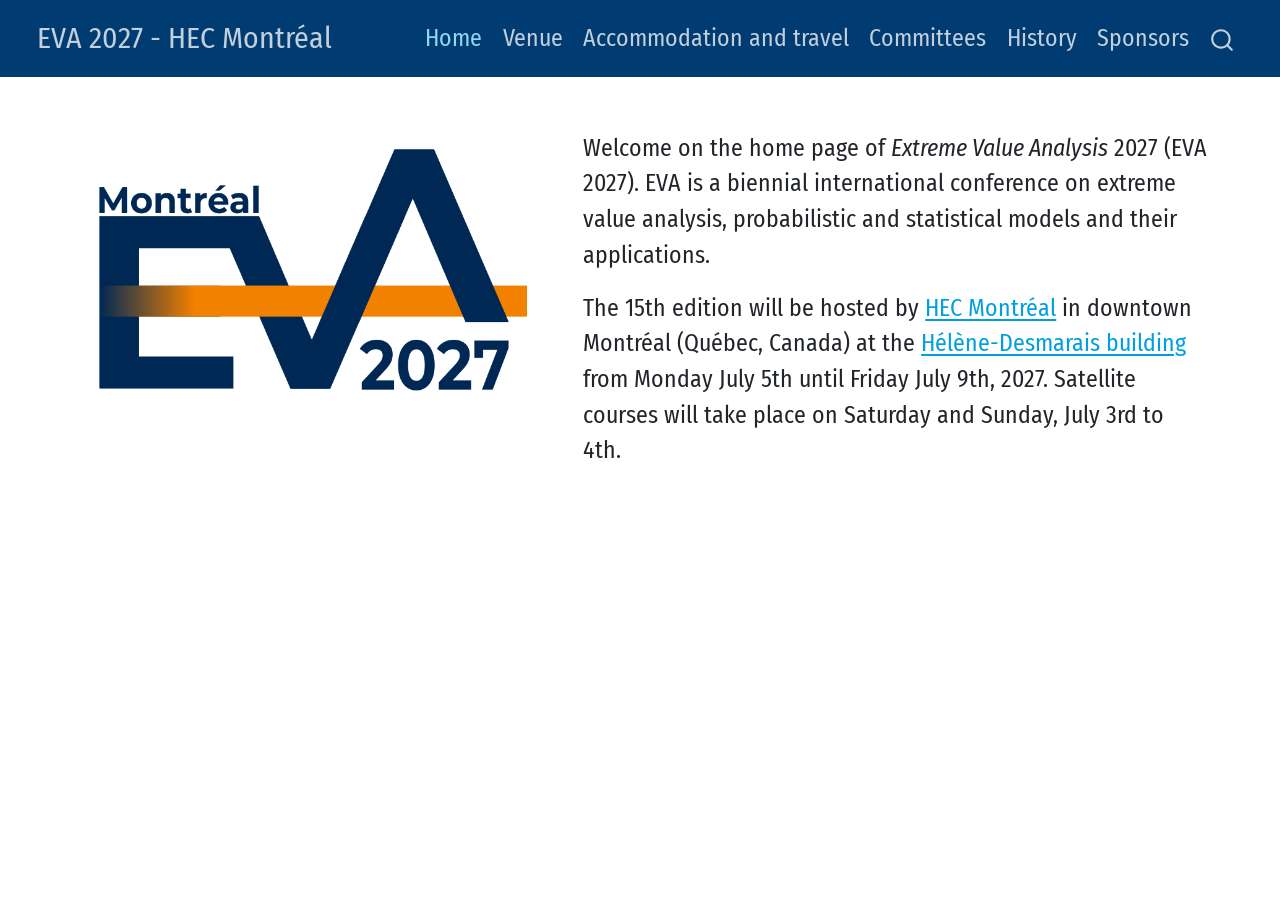
==== commit 29c68924: "Change font size + logo" ====
--- a/docs/index.html
+++ b/docs/index.html
@@ -41,7 +41,7 @@
 <link href="site_libs/quarto-html/quarto-syntax-highlighting-845c23b38eaddc0f92fda52bfe77a8c8.css" rel="stylesheet" id="quarto-text-highlighting-styles">
 <script src="site_libs/bootstrap/bootstrap.min.js"></script>
 <link href="site_libs/bootstrap/bootstrap-icons.css" rel="stylesheet">
-<link href="site_libs/bootstrap/bootstrap-d52ed6822e2644e53fc31cae67f5d0ef.min.css" rel="stylesheet" append-hash="true" id="quarto-bootstrap" data-mode="light">
+<link href="site_libs/bootstrap/bootstrap-d24e624f9a39cdeece0d62cfedd7832e.min.css" rel="stylesheet" append-hash="true" id="quarto-bootstrap" data-mode="light">
 <script id="quarto-search-options" type="application/json">{
   "location": "navbar",
   "copy-button": false,
@@ -133,19 +133,19 @@
 
 
 <div class="columns">
-<div class="column" style="width:30%;">
-<div class="cell" data-layout-align="center">
+<div class="column" style="width:40%;">
+<div class="cell" data-layout-align="left">
 <div class="cell-output-display">
-<div class="quarto-figure quarto-figure-center">
+<div class="quarto-figure quarto-figure-left">
 <figure class="figure">
-<p><img src="files/EVA2027_logo.png" class="img-fluid quarto-figure quarto-figure-center figure-img" style="width:100.0%"></p>
+<p><img src="files/EVA2027_logo.png" class="img-fluid quarto-figure quarto-figure-left figure-img" style="width:100.0%"></p>
 </figure>
 </div>
 </div>
 </div>
-</div><div class="column" style="width:1%;">
-
-</div><div class="column" style="width:69%;">
+</div><div class="column" style="width:5%;">
+
+</div><div class="column" style="width:55%;">
 <p>Welcome on the home page of <em>Extreme Value Analysis</em> 2027 (EVA 2027). EVA is a biennial international conference on extreme value analysis, probabilistic and statistical models and their applications.</p>
 <p>The 15th edition will be hosted by <a href="www.hec.ca">HEC Montréal</a> in downtown Montréal (Québec, Canada) at the <a href="https://www.hec.ca/en/campus/helene-desmarais/index.html">Hélène-Desmarais building</a> from Monday July 5th until Friday July 9th, 2027. Satellite courses will take place on Saturday and Sunday, July 3rd to 4th.</p>
 </div>
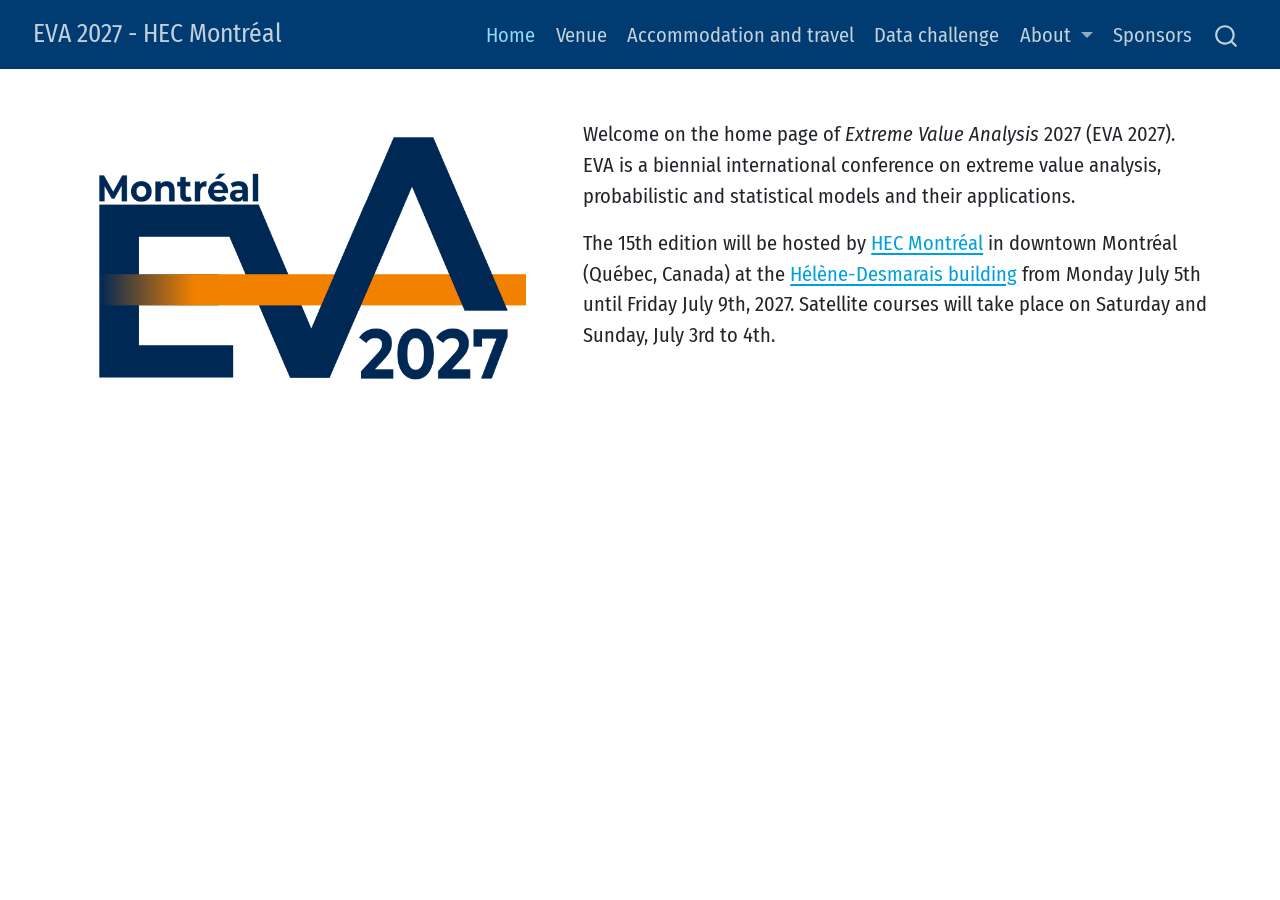
==== commit 6242a0e1: "Add data challenge" ====
--- a/docs/index.html
+++ b/docs/index.html
@@ -41,7 +41,7 @@
 <link href="site_libs/quarto-html/quarto-syntax-highlighting-845c23b38eaddc0f92fda52bfe77a8c8.css" rel="stylesheet" id="quarto-text-highlighting-styles">
 <script src="site_libs/bootstrap/bootstrap.min.js"></script>
 <link href="site_libs/bootstrap/bootstrap-icons.css" rel="stylesheet">
-<link href="site_libs/bootstrap/bootstrap-d24e624f9a39cdeece0d62cfedd7832e.min.css" rel="stylesheet" append-hash="true" id="quarto-bootstrap" data-mode="light">
+<link href="site_libs/bootstrap/bootstrap-a7fa925f21f28d56461b9a36a68c37b7.min.css" rel="stylesheet" append-hash="true" id="quarto-bootstrap" data-mode="light">
 <script id="quarto-search-options" type="application/json">{
   "location": "navbar",
   "copy-button": false,
@@ -103,13 +103,24 @@
 <span class="menu-text">Accommodation and travel</span></a>
   </li>  
   <li class="nav-item">
-    <a class="nav-link" href="./committees.html"> 
-<span class="menu-text">Committees</span></a>
-  </li>  
-  <li class="nav-item">
-    <a class="nav-link" href="./history.html"> 
-<span class="menu-text">History</span></a>
-  </li>  
+    <a class="nav-link" href="./datachallenge.html"> 
+<span class="menu-text">Data challenge</span></a>
+  </li>  
+  <li class="nav-item dropdown ">
+    <a class="nav-link dropdown-toggle" href="#" id="nav-menu-about" role="link" data-bs-toggle="dropdown" aria-expanded="false">
+ <span class="menu-text">About</span>
+    </a>
+    <ul class="dropdown-menu dropdown-menu-end" aria-labelledby="nav-menu-about">    
+        <li>
+    <a class="dropdown-item" href="./committees.html">
+ <span class="dropdown-text">Committees</span></a>
+  </li>  
+        <li>
+    <a class="dropdown-item" href="./history.html">
+ <span class="dropdown-text">History</span></a>
+  </li>  
+    </ul>
+  </li>
   <li class="nav-item">
     <a class="nav-link" href="./sponsors.html"> 
 <span class="menu-text">Sponsors</span></a>
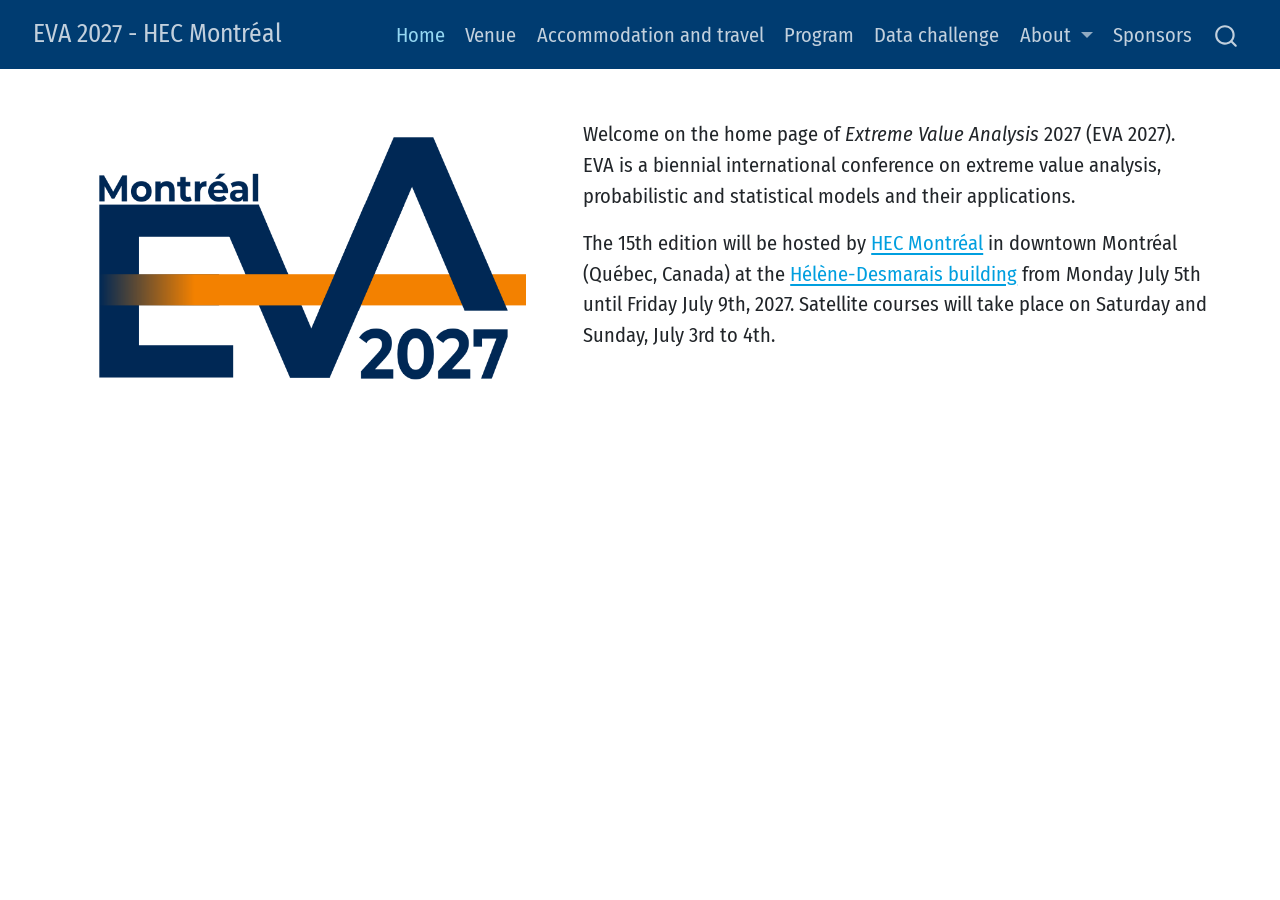
==== commit 97701952: "Add keynotes, DC and invited" ====
--- a/docs/index.html
+++ b/docs/index.html
@@ -103,6 +103,10 @@
 <span class="menu-text">Accommodation and travel</span></a>
   </li>  
   <li class="nav-item">
+    <a class="nav-link" href="./program.html"> 
+<span class="menu-text">Program</span></a>
+  </li>  
+  <li class="nav-item">
     <a class="nav-link" href="./datachallenge.html"> 
 <span class="menu-text">Data challenge</span></a>
   </li>  
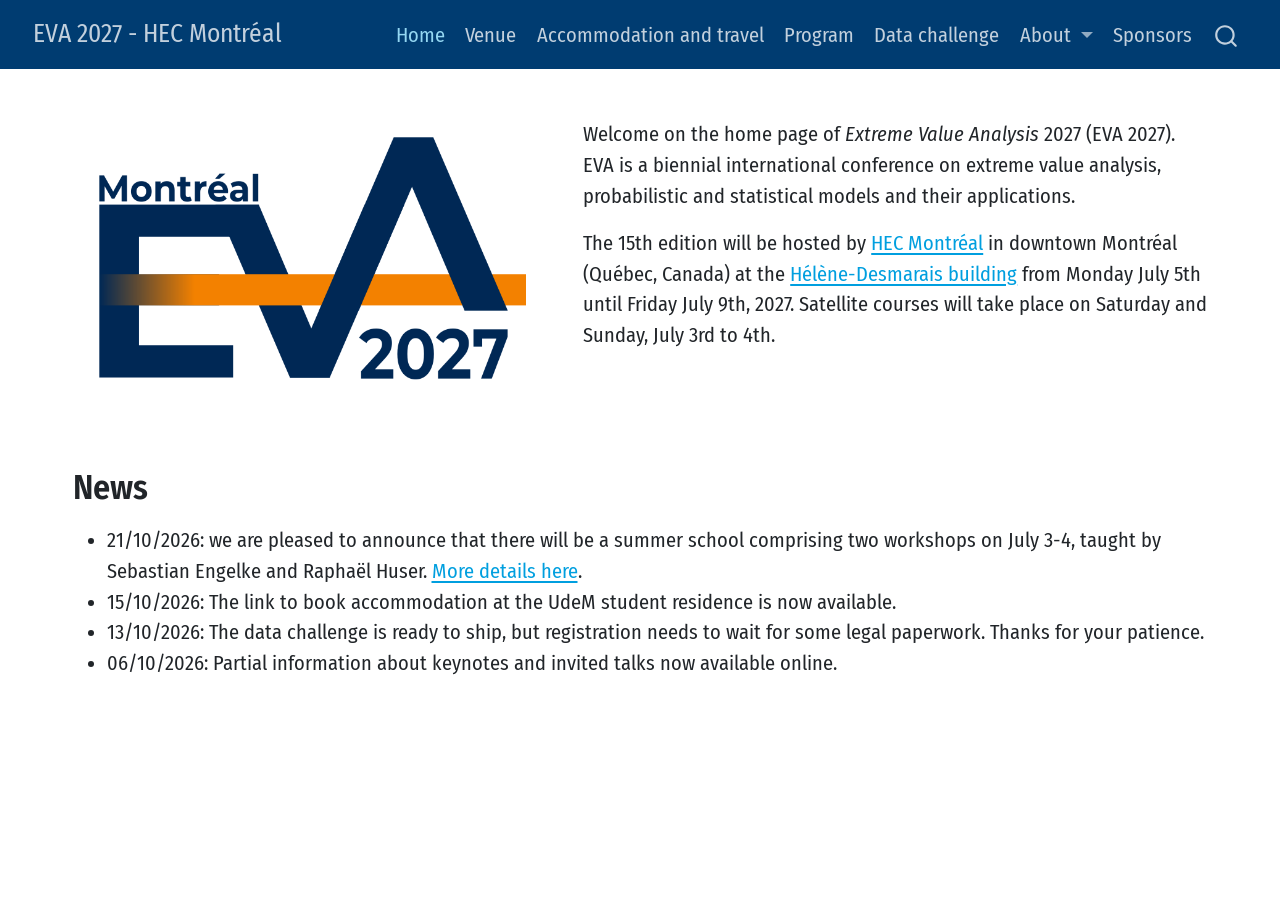
==== commit bcf2e2bc: "Update website" ====
--- a/docs/index.html
+++ b/docs/index.html
@@ -165,8 +165,17 @@
 <p>The 15th edition will be hosted by <a href="www.hec.ca">HEC Montréal</a> in downtown Montréal (Québec, Canada) at the <a href="https://www.hec.ca/en/campus/helene-desmarais/index.html">Hélène-Desmarais building</a> from Monday July 5th until Friday July 9th, 2027. Satellite courses will take place on Saturday and Sunday, July 3rd to 4th.</p>
 </div>
 </div>
-
-
+<section id="news" class="level1">
+<h1>News</h1>
+<ul>
+<li>21/10/2026: we are pleased to announce that there will be a summer school comprising two workshops on July 3-4, taught by Sebastian Engelke and Raphaël Huser. <a href="./program.html">More details here</a>.</li>
+<li>15/10/2026: The link to book accommodation at the UdeM student residence is now available.</li>
+<li>13/10/2026: The data challenge is ready to ship, but registration needs to wait for some legal paperwork. Thanks for your patience.</li>
+<li>06/10/2026: Partial information about keynotes and invited talks now available online.</li>
+</ul>
+
+
+</section>
 
 </main> <!-- /main -->
 <script id="quarto-html-after-body" type="application/javascript">
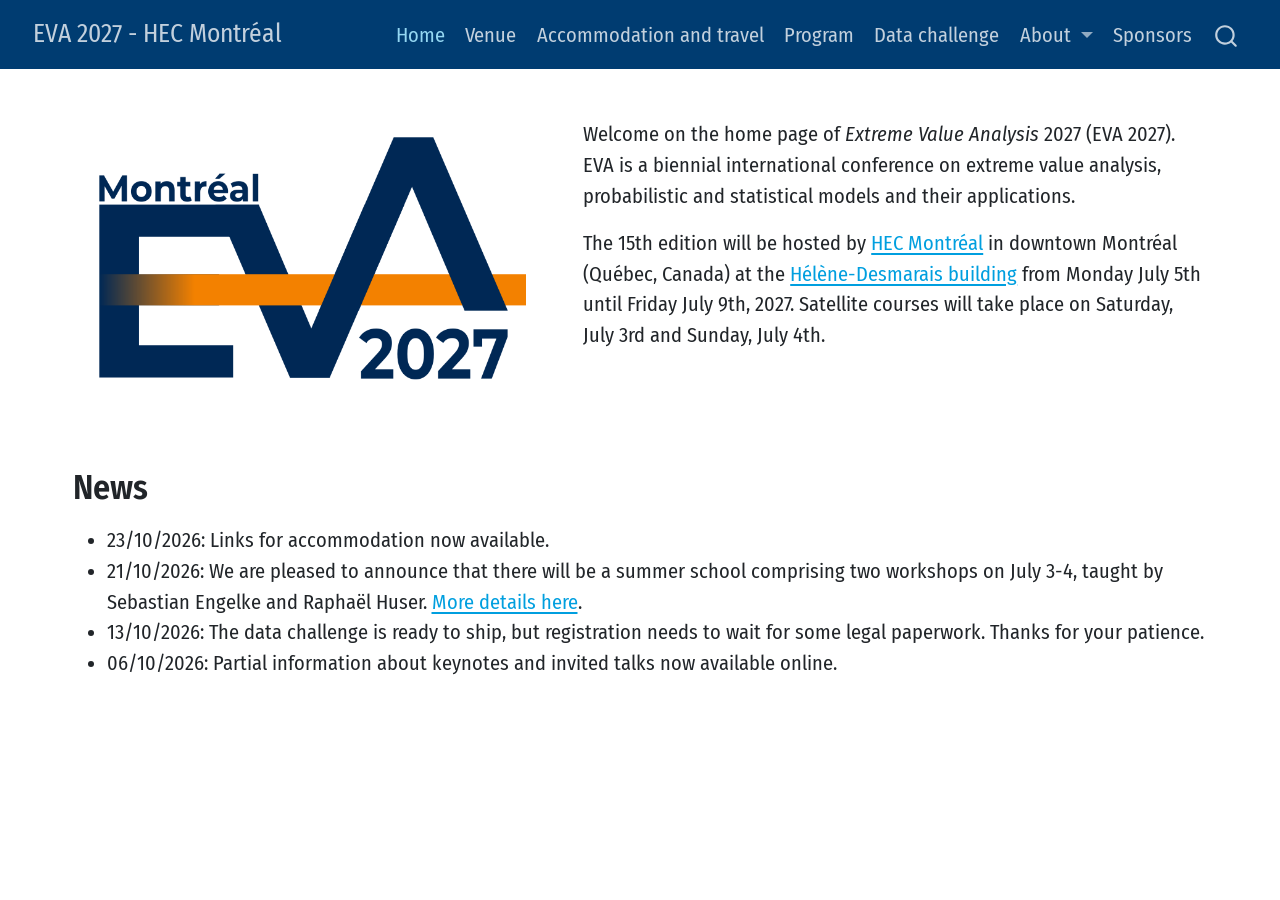
==== commit fd906751: "Update website" ====
--- a/docs/index.html
+++ b/docs/index.html
@@ -41,7 +41,7 @@
 <link href="site_libs/quarto-html/quarto-syntax-highlighting-845c23b38eaddc0f92fda52bfe77a8c8.css" rel="stylesheet" id="quarto-text-highlighting-styles">
 <script src="site_libs/bootstrap/bootstrap.min.js"></script>
 <link href="site_libs/bootstrap/bootstrap-icons.css" rel="stylesheet">
-<link href="site_libs/bootstrap/bootstrap-a7fa925f21f28d56461b9a36a68c37b7.min.css" rel="stylesheet" append-hash="true" id="quarto-bootstrap" data-mode="light">
+<link href="site_libs/bootstrap/bootstrap-8f82bde697cccbef5c00630367aa76f9.min.css" rel="stylesheet" append-hash="true" id="quarto-bootstrap" data-mode="light">
 <script id="quarto-search-options" type="application/json">{
   "location": "navbar",
   "copy-button": false,
@@ -162,14 +162,17 @@
 
 </div><div class="column" style="width:55%;">
 <p>Welcome on the home page of <em>Extreme Value Analysis</em> 2027 (EVA 2027). EVA is a biennial international conference on extreme value analysis, probabilistic and statistical models and their applications.</p>
-<p>The 15th edition will be hosted by <a href="www.hec.ca">HEC Montréal</a> in downtown Montréal (Québec, Canada) at the <a href="https://www.hec.ca/en/campus/helene-desmarais/index.html">Hélène-Desmarais building</a> from Monday July 5th until Friday July 9th, 2027. Satellite courses will take place on Saturday and Sunday, July 3rd to 4th.</p>
+<p>The 15th edition will be hosted by <a href="www.hec.ca">HEC Montréal</a> in downtown Montréal (Québec, Canada) at the <a href="https://www.hec.ca/en/campus/helene-desmarais/index.html">Hélène-Desmarais building</a> from Monday July 5th until Friday July 9th, 2027. Satellite courses will take place on Saturday, July 3rd and Sunday, July 4th.</p>
 </div>
 </div>
 <section id="news" class="level1">
 <h1>News</h1>
+<!--
+- 22/10/2026: [Abstract submission now open](https://forms.gle/B71fvMvvwcsrK1gi8). Please use the accompanying [LaTeX template](files/abstract-template-EVA2027.tex) to check the format.
+-->
 <ul>
-<li>21/10/2026: we are pleased to announce that there will be a summer school comprising two workshops on July 3-4, taught by Sebastian Engelke and Raphaël Huser. <a href="./program.html">More details here</a>.</li>
-<li>15/10/2026: The link to book accommodation at the UdeM student residence is now available.</li>
+<li>23/10/2026: Links for accommodation now available.</li>
+<li>21/10/2026: We are pleased to announce that there will be a summer school comprising two workshops on July 3-4, taught by Sebastian Engelke and Raphaël Huser. <a href="./program.html">More details here</a>.</li>
 <li>13/10/2026: The data challenge is ready to ship, but registration needs to wait for some legal paperwork. Thanks for your patience.</li>
 <li>06/10/2026: Partial information about keynotes and invited talks now available online.</li>
 </ul>
